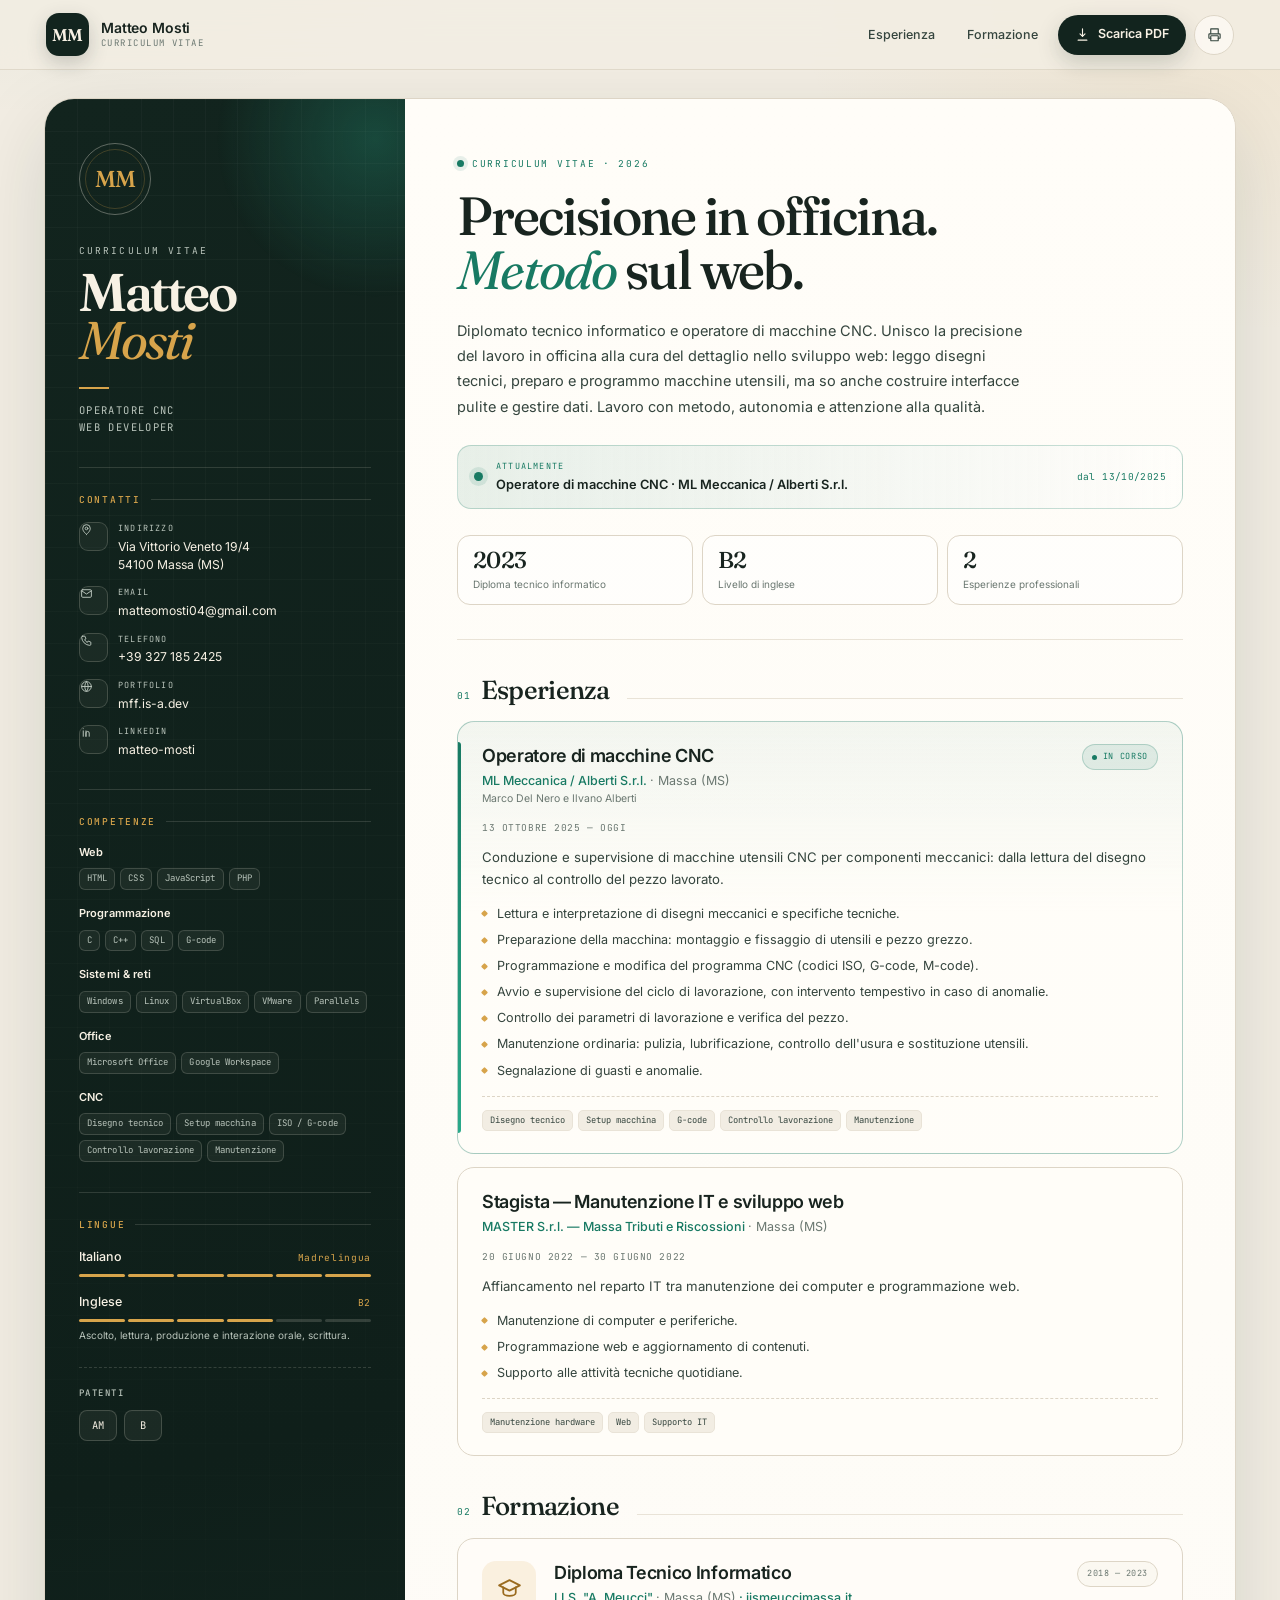
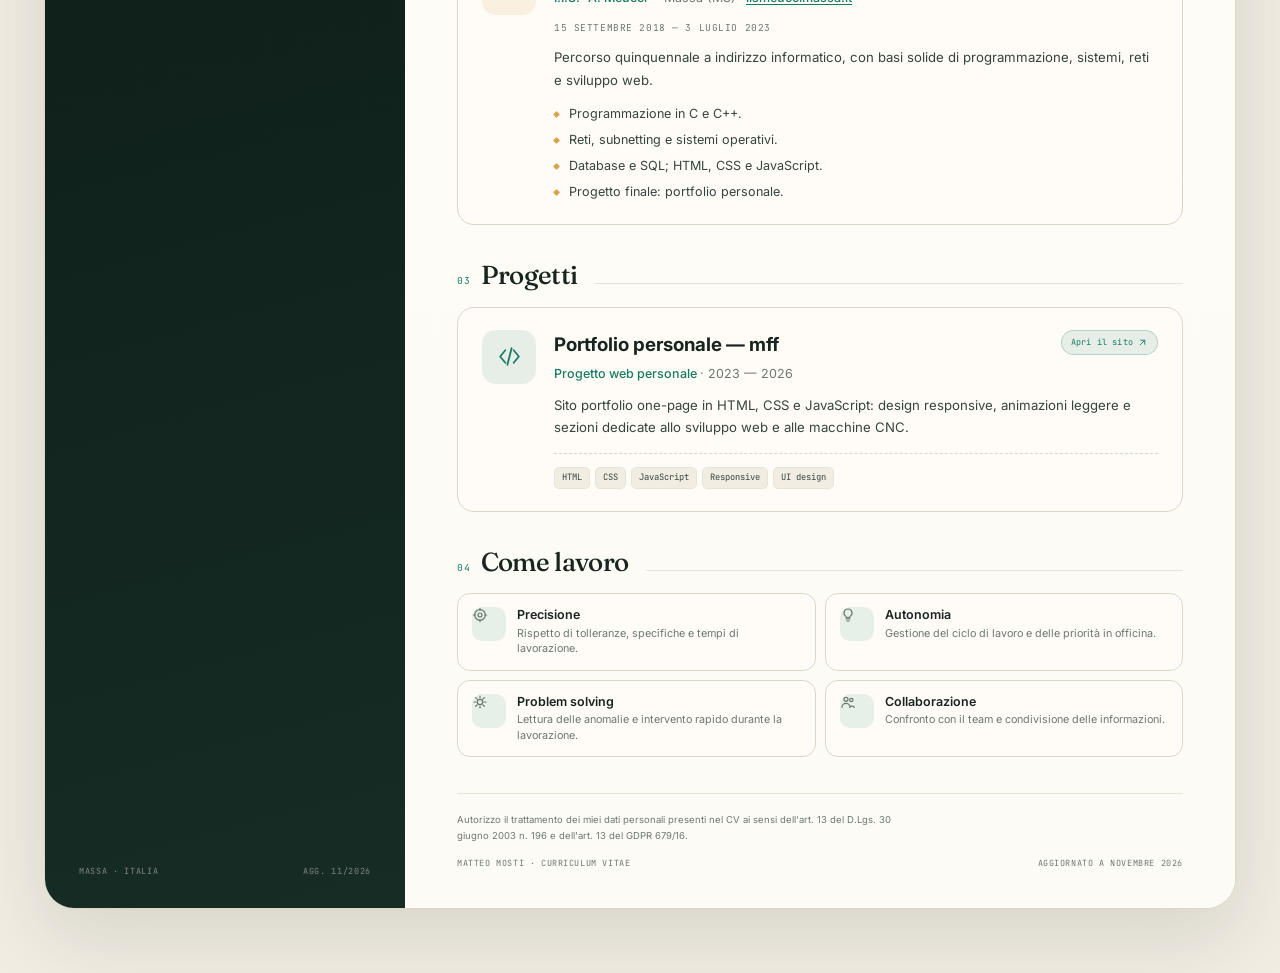
==== cv.html @ 92b855f3 "Editor HTML/CSS e G-code live, anteprima CV e recapiti ridisegnati" ====
<!DOCTYPE html>
<html lang="it">

<head>
    <meta charset="UTF-8">
    <meta name="viewport" content="width=device-width, initial-scale=1.0">

    <title>Matteo Mosti — Curriculum Vitae</title>
    <meta name="description"
        content="Curriculum Vitae di Matteo Mosti: operatore di macchine CNC, sviluppatore web e diplomato tecnico informatico a Massa.">
    <meta name="author" content="Matteo Mosti">
    <meta name="theme-color" content="#12241e">

    <meta property="og:type" content="profile">
    <meta property="og:title" content="Matteo Mosti — Curriculum Vitae">
    <meta property="og:description"
        content="Operatore CNC e sviluppatore web. Esperienza, formazione e competenze di Matteo Mosti.">

    <link rel="icon" href="favicon.svg" type="image/svg+xml">
    <link rel="icon" href="favicon.png" type="image/png">

    <link rel="preconnect" href="https://fonts.googleapis.com">
    <link rel="preconnect" href="https://fonts.gstatic.com" crossorigin>
    <link
        href="https://fonts.googleapis.com/css2?family=Fraunces:ital,opsz,wght@0,9..144,400..700;1,9..144,400..600&family=Inter:wght@300;400;500;600;700&family=JetBrains+Mono:wght@400;500&display=swap"
        rel="stylesheet">

    <link rel="stylesheet" href="cv.css">
</head>

<body id="top">

    <a class="skip-link" href="#main">Salta al contenuto</a>

    <!-- ================= TOPBAR ================= -->
    <header class="topbar no-print">
        <div class="topbar-inner">
            <a class="brand" href="#top" aria-label="Matteo Mosti — torna all'inizio">
                <span class="brand-mark" aria-hidden="true">MM</span>
                <span class="brand-text">
                    <strong>Matteo Mosti</strong>
                    <small>Curriculum Vitae</small>
                </span>
            </a>

            <nav class="topbar-actions" aria-label="Azioni del curriculum">
                <a class="top-link" href="#esperienza">Esperienza</a>
                <a class="top-link" href="#formazione">Formazione</a>
                <a class="btn btn-primary" href="CV.pdf" download aria-label="Scarica il curriculum in PDF">
                    <svg viewBox="0 0 24 24" fill="none" stroke="currentColor" stroke-width="1.8"
                        stroke-linecap="round" stroke-linejoin="round" aria-hidden="true" focusable="false">
                        <path d="M12 3v12m0 0 4-4m-4 4-4-4M5 21h14" />
                    </svg>
                    <span class="btn-label-full">Scarica PDF</span>
                    <span class="btn-label-short">PDF</span>
                </a>
                <button class="btn btn-icon" type="button" id="print-btn" aria-label="Stampa il curriculum"
                    title="Stampa il curriculum">
                    <svg viewBox="0 0 24 24" fill="none" stroke="currentColor" stroke-width="1.8"
                        stroke-linecap="round" stroke-linejoin="round" aria-hidden="true" focusable="false">
                        <path d="M6 9V3h12v6M6 18H4a1 1 0 0 1-1-1v-5a1 1 0 0 1 1-1h16a1 1 0 0 1 1 1v5a1 1 0 0 1-1 1h-2" />
                        <rect x="6" y="14" width="12" height="8" rx="1" />
                    </svg>
                </button>
            </nav>
        </div>
    </header>

    <main id="main" class="page">
        <div class="cv">

            <!-- ================= SIDEBAR ================= -->
            <aside class="sidebar" aria-label="Informazioni personali e competenze">

                <div class="sidebar-top">
                    <div class="monogram" aria-hidden="true">MM</div>
                    <p class="sidebar-kicker">Curriculum Vitae</p>
                    <h1>Matteo <span>Mosti</span></h1>
                    <p class="sidebar-role">Operatore CNC<br>Web developer</p>
                </div>

                <div class="side-grid">

                    <section class="side-block" aria-labelledby="side-contact-title">
                        <h2 class="side-title" id="side-contact-title">Contatti</h2>
                        <ul class="contact-list">
                            <li>
                                <span class="contact-icon" aria-hidden="true">
                                    <svg viewBox="0 0 24 24" fill="none" stroke="currentColor" stroke-width="1.8"
                                        stroke-linecap="round" stroke-linejoin="round" focusable="false">
                                        <path d="M12 21s7-5.2 7-11a7 7 0 1 0-14 0c0 5.8 7 11 7 11Z" />
                                        <circle cx="12" cy="10" r="2.5" />
                                    </svg>
                                </span>
                                <div>
                                    <span>Indirizzo</span>
                                    <p>Via Vittorio Veneto 19/4<br>54100 Massa (MS)</p>
                                </div>
                            </li>
                            <li>
                                <span class="contact-icon" aria-hidden="true">
                                    <svg viewBox="0 0 24 24" fill="none" stroke="currentColor" stroke-width="1.8"
                                        stroke-linecap="round" stroke-linejoin="round" focusable="false">
                                        <rect x="3" y="5" width="18" height="14" rx="2" />
                                        <path d="m3 7 9 6 9-6" />
                                    </svg>
                                </span>
                                <div>
                                    <span>Email</span>
                                    <a href="mailto:matteomosti04@gmail.com">matteomosti04@gmail.com</a>
                                </div>
                            </li>
                            <li>
                                <span class="contact-icon" aria-hidden="true">
                                    <svg viewBox="0 0 24 24" fill="none" stroke="currentColor" stroke-width="1.8"
                                        stroke-linecap="round" stroke-linejoin="round" focusable="false">
                                        <path
                                            d="M5 4h4l2 5-2.5 1.5a11 11 0 0 0 5 5L15 13l5 2v4a2 2 0 0 1-2 2A16 16 0 0 1 3 6a2 2 0 0 1 2-2Z" />
                                    </svg>
                                </span>
                                <div>
                                    <span>Telefono</span>
                                    <a href="tel:+393271852425">+39 327 185 2425</a>
                                </div>
                            </li>
                            <li>
                                <span class="contact-icon" aria-hidden="true">
                                    <svg viewBox="0 0 24 24" fill="none" stroke="currentColor" stroke-width="1.8"
                                        stroke-linecap="round" stroke-linejoin="round" focusable="false">
                                        <circle cx="12" cy="12" r="9" />
                                        <path d="M3 12h18M12 3a14 14 0 0 1 0 18a14 14 0 0 1 0-18Z" />
                                    </svg>
                                </span>
                                <div>
                                    <span>Portfolio</span>
                                    <a href="https://mff.is-a.dev/" target="_blank"
                                        rel="noopener noreferrer">mff.is-a.dev</a>
                                </div>
                            </li>
                            <li>
                                <span class="contact-icon" aria-hidden="true">
                                    <svg viewBox="0 0 24 24" fill="none" stroke="currentColor" stroke-width="1.8"
                                        stroke-linecap="round" stroke-linejoin="round" focusable="false">
                                        <path d="M6 9v10M6 5v.01M11 19v-6a3 3 0 0 1 6 0v6M11 9v10" />
                                    </svg>
                                </span>
                                <div>
                                    <span>LinkedIn</span>
                                    <a href="https://www.linkedin.com/in/matteo-mosti-9377a5257/" target="_blank"
                                        rel="noopener noreferrer">matteo-mosti</a>
                                </div>
                            </li>
                        </ul>
                    </section>

                    <section class="side-block" aria-labelledby="side-skills-title">
                        <h2 class="side-title" id="side-skills-title">Competenze</h2>

                        <div class="skill-group">
                            <span class="skill-label">Web</span>
                            <div class="chips">
                                <span class="chip">HTML</span>
                                <span class="chip">CSS</span>
                                <span class="chip">JavaScript</span>
                                <span class="chip">PHP</span>
                            </div>
                        </div>

                        <div class="skill-group">
                            <span class="skill-label">Programmazione</span>
                            <div class="chips">
                                <span class="chip">C</span>
                                <span class="chip">C++</span>
                                <span class="chip">SQL</span>
                                <span class="chip">G-code</span>
                            </div>
                        </div>

                        <div class="skill-group">
                            <span class="skill-label">Sistemi &amp; reti</span>
                            <div class="chips">
                                <span class="chip">Windows</span>
                                <span class="chip">Linux</span>
                                <span class="chip">VirtualBox</span>
                                <span class="chip">VMware</span>
                                <span class="chip">Parallels</span>
                            </div>
                        </div>

                        <div class="skill-group">
                            <span class="skill-label">Office</span>
                            <div class="chips">
                                <span class="chip">Microsoft Office</span>
                                <span class="chip">Google Workspace</span>
                            </div>
                        </div>

                        <div class="skill-group">
                            <span class="skill-label">CNC</span>
                            <div class="chips">
                                <span class="chip">Disegno tecnico</span>
                                <span class="chip">Setup macchina</span>
                                <span class="chip">ISO / G-code</span>
                                <span class="chip">Controllo lavorazione</span>
                                <span class="chip">Manutenzione</span>
                            </div>
                        </div>
                    </section>

                    <section class="side-block" aria-labelledby="side-lang-title">
                        <h2 class="side-title" id="side-lang-title">Lingue</h2>

                        <div class="lang-list">
                            <div class="lang">
                                <div class="lang-head">
                                    <strong>Italiano</strong>
                                    <span>Madrelingua</span>
                                </div>
                                <div class="level" aria-hidden="true">
                                    <i class="on"></i><i class="on"></i><i class="on"></i>
                                    <i class="on"></i><i class="on"></i><i class="on"></i>
                                </div>
                            </div>

                            <div class="lang">
                                <div class="lang-head">
                                    <strong>Inglese</strong>
                                    <span>B2</span>
                                </div>
                                <div class="level" aria-hidden="true">
                                    <i class="on"></i><i class="on"></i><i class="on"></i>
                                    <i class="on"></i><i></i><i></i>
                                </div>
                                <p class="lang-note">Ascolto, lettura, produzione e interazione orale, scrittura.</p>
                            </div>
                        </div>

                        <div class="license-block">
                            <h3 class="side-subtitle">Patenti</h3>
                            <div class="license-row">
                                <span class="license">AM</span>
                                <span class="license">B</span>
                            </div>
                        </div>
                    </section>

                </div>

                <div class="sidebar-foot">
                    <span>Massa · Italia</span>
                    <span>Agg. 11/2026</span>
                </div>
            </aside>

            <!-- ================= MAIN ================= -->
            <div class="main">

                <section class="hero" aria-labelledby="hero-title">
                    <p class="eyebrow">
                        <span class="eyebrow-dot" aria-hidden="true"></span>
                        Curriculum Vitae · 2026
                    </p>

                    <h2 class="hero-title" id="hero-title">
                        Precisione in officina.<br>
                        <em>Metodo</em> sul web.
                    </h2>

                    <p class="hero-text">
                        Diplomato tecnico informatico e operatore di macchine CNC. Unisco la precisione del lavoro
                        in officina alla cura del dettaglio nello sviluppo web: leggo disegni tecnici, preparo e
                        programmo macchine utensili, ma so anche costruire interfacce pulite e gestire dati. Lavoro
                        con metodo, autonomia e attenzione alla qualità.
                    </p>

                    <div class="now">
                        <span class="now-dot" aria-hidden="true"></span>
                        <div class="now-copy">
                            <span class="now-label">Attualmente</span>
                            <strong>Operatore di macchine CNC · ML Meccanica / Alberti S.r.l.</strong>
                        </div>
                        <span class="now-date">dal 13/10/2025</span>
                    </div>

                    <div class="hero-stats" aria-label="In sintesi">
                        <div class="stat">
                            <strong>2023</strong>
                            <span>Diploma tecnico informatico</span>
                        </div>
                        <div class="stat">
                            <strong>B2</strong>
                            <span>Livello di inglese</span>
                        </div>
                        <div class="stat">
                            <strong>2</strong>
                            <span>Esperienze professionali</span>
                        </div>
                    </div>
                </section>

                <section class="section" id="esperienza" aria-labelledby="exp-title">
                    <header class="section-head">
                        <span class="section-num" aria-hidden="true">01</span>
                        <h2 id="exp-title">Esperienza</h2>
                    </header>

                    <article class="job is-current">
                        <div class="job-top">
                            <div>
                                <h3>Operatore di macchine CNC</h3>
                                <p class="company">ML Meccanica / Alberti S.r.l. <span>· Massa (MS)</span></p>
                                <p class="company-sub">Marco Del Nero e Ilvano Alberti</p>
                            </div>
                            <span class="badge-current"><i aria-hidden="true"></i>In corso</span>
                        </div>

                        <p class="job-date">13 ottobre 2025 — oggi</p>

                        <p class="job-summary">
                            Conduzione e supervisione di macchine utensili CNC per componenti meccanici: dalla
                            lettura del disegno tecnico al controllo del pezzo lavorato.
                        </p>

                        <ul class="job-list">
                            <li>Lettura e interpretazione di disegni meccanici e specifiche tecniche.</li>
                            <li>Preparazione della macchina: montaggio e fissaggio di utensili e pezzo grezzo.</li>
                            <li>Programmazione e modifica del programma CNC (codici ISO, G-code, M-code).</li>
                            <li>Avvio e supervisione del ciclo di lavorazione, con intervento tempestivo in caso di
                                anomalie.</li>
                            <li>Controllo dei parametri di lavorazione e verifica del pezzo.</li>
                            <li>Manutenzione ordinaria: pulizia, lubrificazione, controllo dell'usura e sostituzione
                                utensili.</li>
                            <li>Segnalazione di guasti e anomalie.</li>
                        </ul>

                        <div class="tag-row" aria-label="Competenze applicate">
                            <span class="tag">Disegno tecnico</span>
                            <span class="tag">Setup macchina</span>
                            <span class="tag">G-code</span>
                            <span class="tag">Controllo lavorazione</span>
                            <span class="tag">Manutenzione</span>
                        </div>
                    </article>

                    <article class="job">
                        <div class="job-top">
                            <div>
                                <h3>Stagista — Manutenzione IT e sviluppo web</h3>
                                <p class="company">MASTER S.r.l. — Massa Tributi e Riscossioni <span>· Massa
                                        (MS)</span></p>
                            </div>
                        </div>

                        <p class="job-date">20 giugno 2022 — 30 giugno 2022</p>

                        <p class="job-summary">
                            Affiancamento nel reparto IT tra manutenzione dei computer e programmazione web.
                        </p>

                        <ul class="job-list">
                            <li>Manutenzione di computer e periferiche.</li>
                            <li>Programmazione web e aggiornamento di contenuti.</li>
                            <li>Supporto alle attività tecniche quotidiane.</li>
                        </ul>

                        <div class="tag-row" aria-label="Competenze applicate">
                            <span class="tag">Manutenzione hardware</span>
                            <span class="tag">Web</span>
                            <span class="tag">Supporto IT</span>
                        </div>
                    </article>
                </section>

                <section class="section" id="formazione" aria-labelledby="edu-title">
                    <header class="section-head">
                        <span class="section-num" aria-hidden="true">02</span>
                        <h2 id="edu-title">Formazione</h2>
                    </header>

                    <article class="edu">
                        <div class="edu-icon" aria-hidden="true">
                            <svg viewBox="0 0 24 24" fill="none" stroke="currentColor" stroke-width="1.7"
                                stroke-linecap="round" stroke-linejoin="round" focusable="false">
                                <path d="m2 9 10-5 10 5-10 5L2 9Z" />
                                <path d="M6 11v5c0 1.7 2.7 3 6 3s6-1.3 6-3v-5" />
                            </svg>
                        </div>

                        <div class="edu-body">
                            <div class="job-top">
                                <div>
                                    <h3>Diploma Tecnico Informatico</h3>
                                    <p class="company">I.I.S. "A. Meucci" <span>· Massa (MS)</span> · <a
                                            href="https://www.iismeuccimassa.it/" target="_blank"
                                            rel="noopener noreferrer">iismeuccimassa.it</a></p>
                                </div>
                                <span class="badge-soft">2018 — 2023</span>
                            </div>

                            <p class="job-date">15 settembre 2018 — 3 luglio 2023</p>

                            <p class="job-summary">
                                Percorso quinquennale a indirizzo informatico, con basi solide di programmazione,
                                sistemi, reti e sviluppo web.
                            </p>

                            <ul class="job-list">
                                <li>Programmazione in C e C++.</li>
                                <li>Reti, subnetting e sistemi operativi.</li>
                                <li>Database e SQL; HTML, CSS e JavaScript.</li>
                                <li>Progetto finale: portfolio personale.</li>
                            </ul>
                        </div>
                    </article>
                </section>

                <section class="section" id="progetti" aria-labelledby="project-title">
                    <header class="section-head">
                        <span class="section-num" aria-hidden="true">03</span>
                        <h2 id="project-title">Progetti</h2>
                    </header>

                    <article class="project">
                        <div class="project-icon" aria-hidden="true">
                            <svg viewBox="0 0 24 24" fill="none" stroke="currentColor" stroke-width="1.7"
                                stroke-linecap="round" stroke-linejoin="round" focusable="false">
                                <path d="m8 6-5 6 5 6M16 6l5 6-5 6M14 4l-4 16" />
                            </svg>
                        </div>

                        <div class="project-body">
                            <div class="job-top">
                                <div>
                                    <h3>Portfolio personale — mff</h3>
                                    <p class="company">Progetto web personale <span>· 2023 — 2026</span></p>
                                </div>
                                <a class="project-link" href="https://mff.is-a.dev/" target="_blank"
                                    rel="noopener noreferrer">
                                    Apri il sito
                                    <svg viewBox="0 0 24 24" fill="none" stroke="currentColor" stroke-width="2"
                                        stroke-linecap="round" stroke-linejoin="round" aria-hidden="true"
                                        focusable="false">
                                        <path d="M7 17 17 7M8 7h9v9" />
                                    </svg>
                                </a>
                            </div>

                            <p class="job-summary">
                                Sito portfolio one-page in HTML, CSS e JavaScript: design responsive, animazioni
                                leggere e sezioni dedicate allo sviluppo web e alle macchine CNC.
                            </p>

                            <div class="tag-row" aria-label="Tecnologie utilizzate">
                                <span class="tag">HTML</span>
                                <span class="tag">CSS</span>
                                <span class="tag">JavaScript</span>
                                <span class="tag">Responsive</span>
                                <span class="tag">UI design</span>
                            </div>
                        </div>
                    </article>
                </section>

                <section class="section" id="soft-skills" aria-labelledby="soft-title">
                    <header class="section-head">
                        <span class="section-num" aria-hidden="true">04</span>
                        <h2 id="soft-title">Come lavoro</h2>
                    </header>

                    <div class="soft-grid">
                        <div class="soft">
                            <span class="soft-icon" aria-hidden="true">
                                <svg viewBox="0 0 24 24" fill="none" stroke="currentColor" stroke-width="1.8"
                                    stroke-linecap="round" stroke-linejoin="round" focusable="false">
                                    <circle cx="12" cy="12" r="8" />
                                    <circle cx="12" cy="12" r="3" />
                                    <path d="M12 2v3M12 19v3M2 12h3M19 12h3" />
                                </svg>
                            </span>
                            <div>
                                <strong>Precisione</strong>
                                <span>Rispetto di tolleranze, specifiche e tempi di lavorazione.</span>
                            </div>
                        </div>

                        <div class="soft">
                            <span class="soft-icon" aria-hidden="true">
                                <svg viewBox="0 0 24 24" fill="none" stroke="currentColor" stroke-width="1.8"
                                    stroke-linecap="round" stroke-linejoin="round" focusable="false">
                                    <path d="M9 18h6M10 21h4M12 3a6 6 0 0 0-3.5 10.9c.6.4 1 1.1 1 1.9V16h5v-.2c0-.8.4-1.5 1-1.9A6 6 0 0 0 12 3Z" />
                                </svg>
                            </span>
                            <div>
                                <strong>Autonomia</strong>
                                <span>Gestione del ciclo di lavoro e delle priorità in officina.</span>
                            </div>
                        </div>

                        <div class="soft">
                            <span class="soft-icon" aria-hidden="true">
                                <svg viewBox="0 0 24 24" fill="none" stroke="currentColor" stroke-width="1.8"
                                    stroke-linecap="round" stroke-linejoin="round" focusable="false">
                                    <path d="M12 3v3M12 18v3M3 12h3M18 12h3M5.6 5.6l2.1 2.1M16.3 16.3l2.1 2.1M18.4 5.6l-2.1 2.1M7.7 16.3l-2.1 2.1" />
                                    <circle cx="12" cy="12" r="4" />
                                </svg>
                            </span>
                            <div>
                                <strong>Problem solving</strong>
                                <span>Lettura delle anomalie e intervento rapido durante la lavorazione.</span>
                            </div>
                        </div>

                        <div class="soft">
                            <span class="soft-icon" aria-hidden="true">
                                <svg viewBox="0 0 24 24" fill="none" stroke="currentColor" stroke-width="1.8"
                                    stroke-linecap="round" stroke-linejoin="round" focusable="false">
                                    <circle cx="9" cy="8" r="3" />
                                    <circle cx="17" cy="9" r="2.5" />
                                    <path d="M3 20a6 6 0 0 1 12 0M14.5 20a4.5 4.5 0 0 1 7 0" />
                                </svg>
                            </span>
                            <div>
                                <strong>Collaborazione</strong>
                                <span>Confronto con il team e condivisione delle informazioni.</span>
                            </div>
                        </div>
                    </div>
                </section>

                <footer class="cv-footer">
                    <p class="privacy">
                        Autorizzo il trattamento dei miei dati personali presenti nel CV ai sensi dell'art. 13 del
                        D.Lgs. 30 giugno 2003 n. 196 e dell'art. 13 del GDPR 679/16.
                    </p>
                    <div class="footer-line">
                        <span>Matteo Mosti · Curriculum Vitae</span>
                        <span>Aggiornato a novembre 2026</span>
                    </div>
                </footer>

            </div>
        </div>
    </main>

    <script>
        (function () {
            var printBtn = document.getElementById("print-btn");
            if (printBtn) {
                printBtn.addEventListener("click", function () {
                    window.print();
                });
            }
        })();
    </script>

</body>

</html>
---- cv.css ----
/* =========================================================
   Matteo Mosti — Curriculum Vitae
   Editorial light theme · forest sidebar · emerald + gold
   ========================================================= */

:root {
    --font-body: "Inter", "Segoe UI", system-ui, -apple-system, sans-serif;
    --font-display: "Fraunces", "Iowan Old Style", "Palatino Linotype", Georgia, serif;
    --font-mono: "JetBrains Mono", "Cascadia Code", Consolas, monospace;

    --paper: #f2ede3;
    --paper-2: #fbf8f1;
    --card: #fffdf8;
    --ink: #18241f;
    --ink-2: #35453e;
    --muted: #6b7871;
    --line: #ddd5c6;
    --line-soft: #e9e3d7;

    --forest: #12241e;
    --forest-2: #1a352c;
    --cream: #f7f1e4;
    --cream-muted: #b9c4bb;

    --accent: #187a63;
    --accent-2: #2aa98a;
    --accent-soft: rgba(24, 122, 99, 0.1);
    --gold: #d7a44b;
    --gold-soft: rgba(215, 164, 75, 0.14);

    --shadow: 0 26px 80px rgba(18, 36, 30, 0.13);
    --radius: 30px;
    --maxw: 1240px;
}

*,
*::before,
*::after {
    box-sizing: border-box;
}

html {
    scroll-behavior: smooth;
}

body {
    margin: 0;
    min-height: 100vh;
    background:
        radial-gradient(900px 520px at 4% -8%, rgba(24, 122, 99, 0.1), transparent 62%),
        radial-gradient(760px 520px at 100% 0%, rgba(215, 164, 75, 0.12), transparent 64%),
        var(--paper);
    color: var(--ink);
    font-family: var(--font-body);
    font-size: 16px;
    line-height: 1.6;
    -webkit-font-smoothing: antialiased;
    text-rendering: optimizeLegibility;
}

::selection {
    background: var(--accent);
    color: #ffffff;
}

h1,
h2,
h3,
p {
    margin: 0;
}

ul,
ol {
    margin: 0;
    padding: 0;
    list-style: none;
}

a {
    color: inherit;
}

button {
    font: inherit;
}

svg {
    display: block;
}

:focus-visible {
    outline: 2px solid var(--accent);
    outline-offset: 3px;
    border-radius: 4px;
}

.skip-link {
    position: absolute;
    left: 16px;
    top: -80px;
    z-index: 100;
    padding: 10px 16px;
    border-radius: 10px;
    background: var(--forest);
    color: var(--cream);
    font-size: 13px;
    font-weight: 600;
    text-decoration: none;
    transition: top 0.2s ease;
}

.skip-link:focus {
    top: 16px;
}

/* ================= TOPBAR ================= */

.topbar {
    position: sticky;
    top: 0;
    z-index: 30;
    border-bottom: 1px solid rgba(221, 213, 198, 0.85);
    background: rgba(242, 237, 227, 0.84);
    -webkit-backdrop-filter: blur(16px);
    backdrop-filter: blur(16px);
}

.topbar-inner {
    display: flex;
    align-items: center;
    justify-content: space-between;
    gap: 20px;
    max-width: var(--maxw);
    margin: 0 auto;
    padding: 13px 26px;
}

.brand {
    display: inline-flex;
    align-items: center;
    gap: 12px;
    text-decoration: none;
}

.brand-mark {
    display: grid;
    place-items: center;
    width: 43px;
    height: 43px;
    border-radius: 13px;
    background: var(--forest);
    color: var(--cream);
    font-family: var(--font-display);
    font-size: 17px;
    font-weight: 600;
    letter-spacing: -0.02em;
    box-shadow: 0 7px 20px rgba(18, 36, 30, 0.2);
}

.brand-text {
    display: flex;
    flex-direction: column;
    line-height: 1.1;
}

.brand-text strong {
    font-size: 14px;
    font-weight: 600;
    letter-spacing: -0.01em;
}

.brand-text small {
    margin-top: 4px;
    font-family: var(--font-mono);
    font-size: 9px;
    letter-spacing: 0.16em;
    text-transform: uppercase;
    color: var(--muted);
}

.topbar-actions {
    display: flex;
    align-items: center;
    gap: 8px;
}

.top-link {
    padding: 8px 12px;
    border-radius: 99px;
    color: var(--ink-2);
    font-size: 12.5px;
    font-weight: 500;
    text-decoration: none;
    transition: background 0.2s ease, color 0.2s ease;
}

.top-link:hover {
    background: rgba(24, 122, 99, 0.08);
    color: var(--accent);
}

.btn {
    display: inline-flex;
    align-items: center;
    justify-content: center;
    gap: 8px;
    min-height: 40px;
    padding: 0 16px;
    border: 1px solid transparent;
    border-radius: 99px;
    font-size: 12.5px;
    font-weight: 600;
    line-height: 1;
    text-decoration: none;
    cursor: pointer;
    transition: transform 0.2s ease, background 0.2s ease, border-color 0.2s ease,
        color 0.2s ease, box-shadow 0.2s ease;
}

.btn svg {
    width: 15px;
    height: 15px;
}

.btn-primary {
    background: var(--forest);
    color: var(--cream);
    box-shadow: 0 8px 22px rgba(18, 36, 30, 0.18);
}

.btn-primary:hover {
    background: var(--accent);
    transform: translateY(-1px);
    box-shadow: 0 10px 26px rgba(24, 122, 99, 0.24);
}

.btn-icon {
    width: 40px;
    padding: 0;
    border-color: var(--line);
    background: rgba(255, 253, 248, 0.7);
    color: var(--ink-2);
}

.btn-icon:hover {
    border-color: var(--accent);
    color: var(--accent);
    background: #ffffff;
}

.btn-label-short {
    display: none;
}

/* ================= PAGE SHELL ================= */

.page {
    width: 100%;
    max-width: var(--maxw);
    margin: 0 auto;
    padding: 28px 24px 64px;
}

.cv {
    display: grid;
    grid-template-columns: 360px minmax(0, 1fr);
    overflow: hidden;
    border: 1px solid var(--line);
    border-radius: var(--radius);
    background: var(--card);
    box-shadow: var(--shadow);
    animation: cv-rise 0.75s cubic-bezier(0.2, 0.7, 0.2, 1) both;
}

@keyframes cv-rise {
    from {
        opacity: 0;
        transform: translateY(18px);
    }

    to {
        opacity: 1;
        transform: translateY(0);
    }
}

/* ================= SIDEBAR ================= */

.sidebar {
    position: relative;
    isolation: isolate;
    display: flex;
    flex-direction: column;
    padding: 44px 34px 30px;
    overflow: hidden;
    background: linear-gradient(165deg, var(--forest) 0%, #0f1f1a 56%, #162c25 100%);
    color: var(--cream);
}

.sidebar::before {
    content: "";
    position: absolute;
    inset: 0;
    z-index: -1;
    background-image:
        linear-gradient(rgba(247, 241, 228, 0.05) 1px, transparent 1px),
        linear-gradient(90deg, rgba(247, 241, 228, 0.05) 1px, transparent 1px);
    background-size: 32px 32px;
    -webkit-mask-image: linear-gradient(to bottom, #000 0%, rgba(0, 0, 0, 0.35) 62%, transparent 92%);
    mask-image: linear-gradient(to bottom, #000 0%, rgba(0, 0, 0, 0.35) 62%, transparent 92%);
    opacity: 0.65;
}

.sidebar::after {
    content: "";
    position: absolute;
    top: -130px;
    right: -140px;
    z-index: -1;
    width: 340px;
    height: 340px;
    border-radius: 50%;
    background: radial-gradient(circle, rgba(42, 169, 138, 0.28), transparent 66%);
}

.sidebar-top {
    position: relative;
}

.monogram {
    position: relative;
    display: grid;
    place-items: center;
    width: 72px;
    height: 72px;
    margin-bottom: 28px;
    border: 1px solid rgba(247, 241, 228, 0.34);
    border-radius: 50%;
    color: var(--gold);
    font-family: var(--font-display);
    font-size: 23px;
    font-weight: 500;
    letter-spacing: -0.03em;
}

.monogram::after {
    content: "";
    position: absolute;
    inset: 5px;
    border: 1px solid rgba(215, 164, 75, 0.24);
    border-radius: 50%;
}

.sidebar-kicker {
    margin-bottom: 11px;
    font-family: var(--font-mono);
    font-size: 9.5px;
    letter-spacing: 0.22em;
    text-transform: uppercase;
    color: var(--cream-muted);
}

.sidebar h1 {
    font-family: var(--font-display);
    font-size: 53px;
    font-weight: 600;
    line-height: 0.9;
    letter-spacing: -0.045em;
    color: var(--cream);
}

.sidebar h1 span {
    display: block;
    color: var(--gold);
    font-style: italic;
    font-weight: 400;
}

.sidebar-role {
    margin-top: 22px;
    font-family: var(--font-mono);
    font-size: 10.5px;
    line-height: 1.7;
    letter-spacing: 0.13em;
    text-transform: uppercase;
    color: var(--cream-muted);
}

.sidebar-role::before {
    content: "";
    display: block;
    width: 30px;
    height: 2px;
    margin-bottom: 13px;
    background: var(--gold);
}

.side-grid {
    display: block;
}

.side-block {
    margin-top: 30px;
    padding-top: 24px;
    border-top: 1px solid rgba(247, 241, 228, 0.14);
}

.side-title {
    display: flex;
    align-items: center;
    gap: 10px;
    margin-bottom: 15px;
    font-family: var(--font-mono);
    font-size: 9.5px;
    font-weight: 500;
    letter-spacing: 0.18em;
    text-transform: uppercase;
    color: var(--gold);
}

.side-title::after {
    content: "";
    flex: 1;
    height: 1px;
    background: rgba(247, 241, 228, 0.14);
}

/* Contacts */

.contact-list {
    display: grid;
    gap: 13px;
}

.contact-list li {
    display: grid;
    grid-template-columns: 29px minmax(0, 1fr);
    gap: 10px;
    align-items: start;
}

.contact-icon {
    display: grid;
    place-items: center;
    width: 29px;
    height: 29px;
    border: 1px solid rgba(247, 241, 228, 0.18);
    border-radius: 9px;
    background: rgba(247, 241, 228, 0.045);
    color: var(--gold);
}

.contact-icon svg {
    width: 13px;
    height: 13px;
}

.contact-list span {
    display: block;
    margin-bottom: 2px;
    font-family: var(--font-mono);
    font-size: 8.5px;
    letter-spacing: 0.14em;
    text-transform: uppercase;
    color: var(--cream-muted);
}

.contact-list a,
.contact-list p {
    display: block;
    color: var(--cream);
    font-size: 12.2px;
    line-height: 1.45;
    text-decoration: none;
    overflow-wrap: anywhere;
}

.contact-list a {
    transition: color 0.2s ease;
}

.contact-list a:hover {
    color: var(--gold);
}

/* Skills */

.skill-group {
    margin-bottom: 15px;
}

.skill-group:last-child {
    margin-bottom: 0;
}

.skill-label {
    display: block;
    margin-bottom: 7px;
    color: var(--cream);
    font-size: 11px;
    font-weight: 600;
    letter-spacing: 0.01em;
}

.chips {
    display: flex;
    flex-wrap: wrap;
    gap: 5px;
}

.chip {
    padding: 4px 7px;
    border: 1px solid rgba(247, 241, 228, 0.16);
    border-radius: 6px;
    background: rgba(247, 241, 228, 0.05);
    color: var(--cream-muted);
    font-family: var(--font-mono);
    font-size: 9px;
    line-height: 1.3;
    letter-spacing: 0.01em;
}

/* Languages + licences */

.lang-list {
    display: grid;
    gap: 15px;
}

.lang-head {
    display: flex;
    align-items: baseline;
    justify-content: space-between;
    gap: 10px;
}

.lang-head strong {
    color: var(--cream);
    font-size: 12.5px;
    font-weight: 500;
}

.lang-head span {
    color: var(--gold);
    font-family: var(--font-mono);
    font-size: 9.5px;
    letter-spacing: 0.07em;
    text-align: right;
}

.level {
    display: flex;
    gap: 3px;
    margin-top: 7px;
}

.level i {
    flex: 1;
    height: 3px;
    border-radius: 99px;
    background: rgba(247, 241, 228, 0.16);
}

.level i.on {
    background: var(--gold);
}

.lang-note {
    margin-top: 6px;
    color: var(--cream-muted);
    font-size: 10px;
    line-height: 1.45;
}

.license-block {
    margin-top: 24px;
    padding-top: 18px;
    border-top: 1px dashed rgba(247, 241, 228, 0.16);
}

.side-subtitle {
    margin-bottom: 10px;
    font-family: var(--font-mono);
    font-size: 9px;
    font-weight: 500;
    letter-spacing: 0.16em;
    text-transform: uppercase;
    color: var(--cream-muted);
}

.license-row {
    display: flex;
    gap: 7px;
}

.license {
    display: grid;
    place-items: center;
    width: 38px;
    height: 31px;
    border: 1px solid rgba(247, 241, 228, 0.18);
    border-radius: 8px;
    background: rgba(247, 241, 228, 0.05);
    color: var(--cream);
    font-family: var(--font-mono);
    font-size: 10.5px;
}

.sidebar-foot {
    display: flex;
    justify-content: space-between;
    gap: 12px;
    margin-top: auto;
    padding-top: 26px;
    color: rgba(247, 241, 228, 0.46);
    font-family: var(--font-mono);
    font-size: 8.5px;
    letter-spacing: 0.08em;
    text-transform: uppercase;
}

/* ================= MAIN ================= */

.main {
    min-width: 0;
    padding: 50px 52px 38px;
    background: linear-gradient(180deg, var(--card) 0%, #fdfbf6 100%);
}

.hero {
    padding-bottom: 34px;
    border-bottom: 1px solid var(--line-soft);
}

.eyebrow {
    display: inline-flex;
    align-items: center;
    gap: 8px;
    margin-bottom: 18px;
    color: var(--accent);
    font-family: var(--font-mono);
    font-size: 9.5px;
    letter-spacing: 0.18em;
    text-transform: uppercase;
}

.eyebrow-dot {
    width: 7px;
    height: 7px;
    border-radius: 50%;
    background: var(--accent);
    box-shadow: 0 0 0 4px var(--accent-soft);
}

.hero-title {
    max-width: 14ch;
    font-family: var(--font-display);
    font-size: clamp(36px, 4.2vw, 57px);
    font-weight: 500;
    line-height: 1.01;
    letter-spacing: -0.038em;
    color: var(--ink);
}

.hero-title em {
    color: var(--accent);
    font-style: italic;
    font-weight: 400;
}

.hero-text {
    max-width: 63ch;
    margin-top: 20px;
    color: var(--ink-2);
    font-size: 14.5px;
    line-height: 1.75;
}

.now {
    display: flex;
    align-items: center;
    gap: 13px;
    margin-top: 26px;
    padding: 14px 16px;
    border: 1px solid rgba(24, 122, 99, 0.24);
    border-radius: 14px;
    background: linear-gradient(90deg, var(--accent-soft), rgba(255, 255, 255, 0.35));
}

.now-dot {
    flex: none;
    width: 9px;
    height: 9px;
    border-radius: 50%;
    background: var(--accent);
    box-shadow: 0 0 0 5px rgba(24, 122, 99, 0.12);
    animation: now-pulse 2.2s ease-in-out infinite;
}

@keyframes now-pulse {
    0%,
    100% {
        box-shadow: 0 0 0 5px rgba(24, 122, 99, 0.12);
    }

    50% {
        box-shadow: 0 0 0 8px rgba(24, 122, 99, 0.04);
    }
}

.now-copy {
    display: flex;
    flex-direction: column;
    gap: 2px;
    min-width: 0;
}

.now-label {
    color: var(--accent);
    font-family: var(--font-mono);
    font-size: 8.5px;
    letter-spacing: 0.14em;
    text-transform: uppercase;
}

.now strong {
    color: var(--ink);
    font-size: 12.8px;
    font-weight: 600;
    line-height: 1.4;
}

.now-date {
    margin-left: auto;
    padding-left: 12px;
    color: var(--accent);
    font-family: var(--font-mono);
    font-size: 9.5px;
    letter-spacing: 0.04em;
    white-space: nowrap;
}

.hero-stats {
    display: grid;
    grid-template-columns: repeat(3, minmax(0, 1fr));
    gap: 9px;
    margin-top: 26px;
}

.stat {
    padding: 13px 15px;
    border: 1px solid var(--line);
    border-radius: 13px;
    background: rgba(255, 255, 255, 0.52);
}

.stat strong {
    display: block;
    color: var(--ink);
    font-family: var(--font-display);
    font-size: 23px;
    font-weight: 500;
    line-height: 1;
    letter-spacing: -0.03em;
}

.stat span {
    display: block;
    margin-top: 5px;
    color: var(--muted);
    font-size: 10px;
    line-height: 1.4;
}

/* ================= SECTIONS ================= */

.section {
    margin-top: 36px;
}

.section-head {
    display: flex;
    align-items: baseline;
    gap: 10px;
    margin-bottom: 17px;
}

.section-num {
    padding-top: 3px;
    color: var(--accent);
    font-family: var(--font-mono);
    font-size: 9.5px;
    letter-spacing: 0.08em;
}

.section-head h2 {
    font-family: var(--font-display);
    font-size: 26px;
    font-weight: 500;
    line-height: 1.1;
    letter-spacing: -0.025em;
    color: var(--ink);
}

.section-head::after {
    content: "";
    flex: 1;
    height: 1px;
    margin-left: 8px;
    background: var(--line-soft);
}

/* Job cards */

.job {
    position: relative;
    padding: 22px 24px;
    border: 1px solid var(--line);
    border-radius: 17px;
    background: rgba(255, 253, 248, 0.86);
    transition: transform 0.25s ease, box-shadow 0.25s ease, border-color 0.25s ease;
}

.job + .job {
    margin-top: 13px;
}

.job.is-current {
    border-color: rgba(24, 122, 99, 0.34);
    background: linear-gradient(180deg, rgba(24, 122, 99, 0.05), rgba(255, 253, 248, 0.96) 44%);
}

.job.is-current::before {
    content: "";
    position: absolute;
    top: 20px;
    bottom: 20px;
    left: 0;
    width: 3px;
    border-radius: 0 3px 3px 0;
    background: linear-gradient(var(--accent), var(--accent-2));
}

.job-top {
    display: flex;
    align-items: flex-start;
    justify-content: space-between;
    gap: 18px;
}

.job h3,
.edu h3 {
    color: var(--ink);
    font-size: 18px;
    font-weight: 600;
    line-height: 1.28;
    letter-spacing: -0.018em;
}

.company {
    margin-top: 5px;
    color: var(--accent);
    font-size: 12.5px;
    font-weight: 500;
    line-height: 1.45;
}

.company span {
    color: var(--muted);
    font-weight: 400;
}

.company a {
    color: var(--accent);
    text-decoration: underline;
    text-decoration-thickness: 1px;
    text-underline-offset: 2px;
}

.company-sub {
    margin-top: 2px;
    color: var(--muted);
    font-size: 10.5px;
    line-height: 1.4;
}

.badge-current {
    display: inline-flex;
    flex: none;
    align-items: center;
    gap: 6px;
    padding: 5px 9px;
    border: 1px solid rgba(24, 122, 99, 0.24);
    border-radius: 99px;
    background: var(--accent-soft);
    color: var(--accent);
    font-family: var(--font-mono);
    font-size: 8.5px;
    letter-spacing: 0.08em;
    text-transform: uppercase;
    white-space: nowrap;
}

.badge-current i {
    width: 5px;
    height: 5px;
    border-radius: 50%;
    background: var(--accent);
    animation: now-pulse 2.2s ease-in-out infinite;
}

.badge-soft {
    display: inline-flex;
    flex: none;
    align-items: center;
    padding: 5px 9px;
    border: 1px solid var(--line);
    border-radius: 99px;
    background: var(--paper-2);
    color: var(--muted);
    font-family: var(--font-mono);
    font-size: 8.5px;
    letter-spacing: 0.06em;
    white-space: nowrap;
}

.job-date {
    margin-top: 13px;
    color: var(--muted);
    font-family: var(--font-mono);
    font-size: 9.5px;
    letter-spacing: 0.06em;
    text-transform: uppercase;
}

.job-summary {
    margin-top: 11px;
    color: var(--ink-2);
    font-size: 13.2px;
    line-height: 1.68;
}

.job-list {
    display: grid;
    gap: 6px;
    margin-top: 13px;
}

.job-list li {
    position: relative;
    padding-left: 15px;
    color: var(--ink-2);
    font-size: 12.6px;
    line-height: 1.6;
}

.job-list li::before {
    content: "";
    position: absolute;
    top: 0.62em;
    left: 0;
    width: 5px;
    height: 5px;
    border-radius: 1px;
    background: var(--gold);
    transform: rotate(45deg);
}

.tag-row {
    display: flex;
    flex-wrap: wrap;
    gap: 5px;
    margin-top: 15px;
    padding-top: 13px;
    border-top: 1px dashed var(--line);
}

.tag {
    padding: 4px 7px;
    border: 1px solid var(--line-soft);
    border-radius: 5px;
    background: var(--paper);
    color: var(--ink-2);
    font-family: var(--font-mono);
    font-size: 8.8px;
    line-height: 1.3;
}

@media (hover: hover) {
    .job:hover {
        transform: translateY(-2px);
        border-color: #cfc5b3;
        box-shadow: 0 13px 34px rgba(18, 36, 30, 0.08);
    }

    .job.is-current:hover {
        border-color: rgba(24, 122, 99, 0.46);
    }
}

/* Education */

.edu {
    display: grid;
    grid-template-columns: 54px minmax(0, 1fr);
    gap: 18px;
    padding: 22px 24px;
    border: 1px solid var(--line);
    border-radius: 17px;
    background: rgba(255, 253, 248, 0.86);
}

.edu-icon {
    display: grid;
    place-items: center;
    width: 54px;
    height: 54px;
    border-radius: 14px;
    background: var(--gold-soft);
    color: #9a6b1f;
}

.edu-icon svg {
    width: 25px;
    height: 25px;
}

.edu-body {
    min-width: 0;
}

/* Projects */

.project {
    display: grid;
    grid-template-columns: 54px minmax(0, 1fr);
    gap: 18px;
    padding: 22px 24px;
    border: 1px solid var(--line);
    border-radius: 17px;
    background: rgba(255, 253, 248, 0.86);
}

.project-icon {
    display: grid;
    place-items: center;
    width: 54px;
    height: 54px;
    border-radius: 14px;
    background: var(--accent-soft);
    color: var(--accent);
}

.project-icon svg {
    width: 25px;
    height: 25px;
}

.project-body {
    min-width: 0;
}

.project-link {
    display: inline-flex;
    flex: none;
    align-items: center;
    gap: 4px;
    padding: 5px 9px;
    border: 1px solid rgba(24, 122, 99, 0.24);
    border-radius: 99px;
    background: var(--accent-soft);
    color: var(--accent);
    font-family: var(--font-mono);
    font-size: 8.5px;
    letter-spacing: 0.02em;
    text-decoration: none;
    white-space: nowrap;
    transition: background 0.2s ease, color 0.2s ease;
}

.project-link svg {
    width: 11px;
    height: 11px;
}

.project-link:hover {
    background: var(--accent);
    color: #ffffff;
}

/* Soft skills */

.soft-grid {
    display: grid;
    grid-template-columns: repeat(2, minmax(0, 1fr));
    gap: 9px;
}

.soft {
    display: flex;
    align-items: flex-start;
    gap: 11px;
    padding: 13px 14px;
    border: 1px solid var(--line);
    border-radius: 13px;
    background: rgba(255, 253, 248, 0.72);
}

.soft-icon {
    display: grid;
    flex: none;
    place-items: center;
    width: 34px;
    height: 34px;
    border-radius: 10px;
    background: var(--accent-soft);
    color: var(--accent);
}

.soft-icon svg {
    width: 16px;
    height: 16px;
}

.soft strong {
    display: block;
    margin-bottom: 2px;
    color: var(--ink);
    font-size: 12.5px;
    font-weight: 600;
    line-height: 1.3;
}

.soft span {
    display: block;
    color: var(--muted);
    font-size: 10.8px;
    line-height: 1.45;
}

/* Footer */

.cv-footer {
    margin-top: 36px;
    padding-top: 18px;
    border-top: 1px solid var(--line-soft);
}

.privacy {
    max-width: 78ch;
    color: var(--muted);
    font-size: 9.5px;
    line-height: 1.65;
}

.footer-line {
    display: flex;
    justify-content: space-between;
    gap: 16px;
    margin-top: 13px;
    color: var(--muted);
    font-family: var(--font-mono);
    font-size: 8.5px;
    letter-spacing: 0.07em;
    text-transform: uppercase;
}

/* ================= RESPONSIVE ================= */

@media (max-width: 1120px) {
    .cv {
        grid-template-columns: 320px minmax(0, 1fr);
    }

    .sidebar {
        padding: 40px 28px 28px;
    }

    .sidebar h1 {
        font-size: 47px;
    }

    .main {
        padding: 44px 40px 34px;
    }
}

@media (max-width: 960px) {
    .cv {
        grid-template-columns: 1fr;
    }

    .sidebar {
        padding: 42px 36px 32px;
    }

    .sidebar-top {
        max-width: 520px;
    }

    .side-grid {
        display: grid;
        grid-template-columns: repeat(3, minmax(0, 1fr));
        gap: 0 30px;
    }

    .side-block {
        margin-top: 30px;
        padding-top: 24px;
    }

    .sidebar-foot {
        margin-top: 30px;
        padding-top: 20px;
        border-top: 1px solid rgba(247, 241, 228, 0.14);
    }
}

@media (max-width: 760px) {
    .top-link {
        display: none;
    }

    .page {
        padding: 20px 16px 44px;
    }

    .cv {
        border-radius: 22px;
    }

    .main {
        padding: 36px 28px 30px;
    }

    .hero-title {
        font-size: clamp(33px, 8vw, 45px);
    }

    .side-grid {
        grid-template-columns: 1fr;
        gap: 0;
    }

    .side-block {
        margin-top: 25px;
        padding-top: 21px;
    }
}

@media (max-width: 600px) {
    .topbar-inner {
        padding: 11px 16px;
    }

    .brand-text small {
        display: none;
    }

    .brand-mark {
        width: 39px;
        height: 39px;
        border-radius: 11px;
        font-size: 15px;
    }

    .sidebar {
        padding: 34px 24px 26px;
    }

    .sidebar h1 {
        font-size: 44px;
    }

    .sidebar-role {
        margin-top: 18px;
    }

    .main {
        padding: 32px 22px 28px;
    }

    .hero {
        padding-bottom: 28px;
    }

    .now {
        align-items: flex-start;
        flex-wrap: wrap;
    }

    .now-date {
        flex-basis: 100%;
        margin-left: 0;
        padding-left: 22px;
    }

    .hero-stats {
        grid-template-columns: 1fr;
    }

    .stat {
        display: flex;
        align-items: baseline;
        gap: 12px;
        padding: 11px 14px;
    }

    .stat strong {
        flex: none;
        min-width: 52px;
        font-size: 20px;
    }

    .stat span {
        margin-top: 0;
        font-size: 10.5px;
    }

    .job-top {
        flex-direction: column;
        gap: 9px;
    }

    .job {
        padding: 19px 18px;
    }

    .job h3,
    .edu h3 {
        font-size: 17px;
    }

    .edu,
    .project {
        grid-template-columns: 42px minmax(0, 1fr);
        gap: 13px;
        padding: 18px;
    }

    .edu-icon,
    .project-icon {
        width: 42px;
        height: 42px;
        border-radius: 11px;
    }

    .edu-icon svg,
    .project-icon svg {
        width: 20px;
        height: 20px;
    }

    .soft-grid {
        grid-template-columns: 1fr;
    }

    .footer-line {
        flex-direction: column;
        gap: 5px;
    }
}

@media (max-width: 480px) {
    .btn-label-full {
        display: none;
    }

    .btn-label-short {
        display: inline;
    }

    .btn-primary {
        padding: 0 13px;
    }

    .btn-icon {
        display: none;
    }

    .page {
        padding: 14px 10px 34px;
    }

    .cv {
        border-radius: 18px;
    }

    .sidebar {
        padding: 30px 20px 24px;
    }

    .sidebar h1 {
        font-size: 39px;
    }

    .main {
        padding: 28px 18px 24px;
    }

    .hero-title {
        font-size: 32px;
    }

    .hero-text {
        font-size: 13.8px;
    }

    .section-head h2 {
        font-size: 23px;
    }

    .job {
        padding: 17px 15px;
    }

    .job-list li {
        font-size: 12.2px;
    }

    .tag-row {
        gap: 4px;
    }
}

@media (prefers-reduced-motion: reduce) {
    html {
        scroll-behavior: auto;
    }

    *,
    *::before,
    *::after {
        animation-duration: 0.001ms !important;
        animation-iteration-count: 1 !important;
        transition-duration: 0.001ms !important;
    }
}

/* ================= PRINT / PDF ================= */

@media print {
    @page {
        size: A4;
        margin: 9mm;
    }

    :root {
        --paper: #ffffff;
        --paper-2: #faf8f2;
        --card: #ffffff;
        --ink: #16211d;
        --ink-2: #303d37;
        --muted: #626f68;
        --line: #d9d3c7;
        --line-soft: #e6e0d4;
        --accent: #0f6b58;
        --accent-soft: #eef6f2;
        --gold: #a8792a;
        --gold-soft: #f6efdf;
    }

    html {
        scroll-behavior: auto;
    }

    body {
        background: #ffffff;
        color: var(--ink);
        font-size: 9.5pt;
        -webkit-print-color-adjust: exact;
        print-color-adjust: exact;
    }

    .topbar,
    .skip-link,
    .no-print {
        display: none !important;
    }

    .page {
        max-width: none;
        margin: 0;
        padding: 0;
    }

    .cv {
        display: block;
        overflow: visible;
        border: 0;
        border-radius: 0;
        box-shadow: none;
        animation: none;
    }

    .sidebar {
        display: block;
        padding: 0 0 5mm;
        overflow: visible;
        border: 0;
        border-bottom: 1px solid #d9d3c7;
        background: #ffffff !important;
        color: var(--ink) !important;
    }

    .sidebar::before,
    .sidebar::after {
        display: none;
    }

    .sidebar-top {
        display: grid;
        grid-template-columns: 15mm minmax(0, 1fr);
        column-gap: 4mm;
        align-items: center;
        padding-bottom: 3mm;
        border-bottom: 1px solid #e6e0d4;
    }

    .monogram {
        grid-row: 1 / span 3;
        width: 13mm;
        height: 13mm;
        margin: 0;
        border-color: #b9c4bb;
        color: var(--accent);
        font-size: 11.5pt;
    }

    .monogram::after {
        inset: 1.2mm;
        border-color: rgba(15, 107, 88, 0.2);
    }

    .sidebar-kicker {
        display: none;
    }

    .sidebar h1 {
        grid-column: 2;
        color: var(--ink);
        font-size: 22pt;
        line-height: 1;
    }

    .sidebar h1 span {
        display: inline;
        color: var(--accent);
    }

    .sidebar-role {
        grid-column: 2;
        margin-top: 1mm;
        color: #5c6b64;
        font-size: 7.5pt;
        line-height: 1.35;
    }

    .sidebar-role::before {
        display: none;
    }

    .side-grid {
        display: grid;
        grid-template-columns: 1.1fr 1.15fr 0.85fr;
        gap: 0 7mm;
        margin-top: 2mm;
    }

    .side-block {
        margin: 0;
        padding: 0;
        border: 0;
    }

    .side-title {
        margin-bottom: 2mm;
        color: var(--accent);
        font-size: 7.5pt;
    }

    .side-title::after {
        background: #d9d3c7;
    }

    .contact-list {
        gap: 1.8mm;
    }

    .contact-list li {
        grid-template-columns: 5.5mm minmax(0, 1fr);
        gap: 2mm;
    }

    .contact-icon {
        width: 5.5mm;
        height: 5.5mm;
        border-color: #d9d3c7;
        border-radius: 1.5mm;
        background: #faf8f2;
        color: var(--accent);
    }

    .contact-icon svg {
        width: 2.8mm;
        height: 2.8mm;
    }

    .contact-list span {
        margin-bottom: 0.4mm;
        color: #6b7871;
        font-size: 6.5pt;
    }

    .contact-list a,
    .contact-list p {
        color: var(--ink);
        font-size: 7.5pt;
        line-height: 1.35;
    }

    .skill-group {
        margin-bottom: 1.5mm;
    }

    .skill-label {
        margin-bottom: 1mm;
        color: var(--ink);
        font-size: 7.5pt;
    }

    .chips {
        gap: 1mm;
    }

    .chip {
        padding: 0.6mm 1.2mm;
        border-color: #d9d3c7;
        border-radius: 1mm;
        background: #faf8f2;
        color: #34443d;
        font-size: 6.2pt;
    }

    .lang-list {
        gap: 2.5mm;
    }

    .lang-head strong {
        color: var(--ink);
        font-size: 8pt;
    }

    .lang-head span {
        color: var(--accent);
        font-size: 6.5pt;
    }

    .level {
        gap: 1mm;
        margin-top: 1mm;
    }

    .level i {
        height: 0.8mm;
        background: #d9d3c7;
    }

    .level i.on {
        background: var(--accent);
    }

    .lang-note {
        margin-top: 1mm;
        color: #6b7871;
        font-size: 6.5pt;
        line-height: 1.35;
    }

    .license-block {
        margin-top: 3mm;
        padding-top: 2.5mm;
        border-top-color: #e6e0d4;
    }

    .side-subtitle {
        margin-bottom: 1.5mm;
        color: var(--accent);
        font-size: 7pt;
    }

    .license {
        width: 9mm;
        height: 6.5mm;
        border-color: #d9d3c7;
        border-radius: 1.5mm;
        background: #faf8f2;
        color: var(--ink);
        font-size: 7pt;
    }

    .sidebar-foot {
        display: none;
    }

    .main {
        padding: 5mm 0 0;
        background: #ffffff;
    }

    .hero {
        padding-bottom: 3mm;
        border-bottom-color: #e6e0d4;
    }

    .eyebrow {
        margin-bottom: 2mm;
        font-size: 6.5pt;
    }

    .eyebrow-dot {
        width: 1.6mm;
        height: 1.6mm;
    }

    .hero-title {
        max-width: none;
        font-size: 24pt;
        line-height: 1;
    }

    .hero-text {
        max-width: none;
        margin-top: 2.5mm;
        font-size: 9pt;
        line-height: 1.55;
    }

    .now {
        gap: 2.5mm;
        margin-top: 2.5mm;
        padding: 2.5mm 3mm;
        border-radius: 2mm;
    }

    .now-dot {
        width: 2mm;
        height: 2mm;
    }

    .now-label {
        font-size: 6.5pt;
    }

    .now strong {
        font-size: 8.5pt;
    }

    .now-date {
        font-size: 7pt;
    }

    .hero-stats {
        display: none;
    }

    .section {
        margin-top: 5mm;
    }

    .section-head {
        margin-bottom: 3mm;
    }

    .section-head h2 {
        font-size: 15pt;
    }

    .section-num {
        font-size: 7pt;
    }

    .job {
        padding: 3.5mm 4mm;
        border-radius: 3mm;
        box-shadow: none;
        break-inside: avoid;
    }

    .job + .job {
        margin-top: 3mm;
    }

    .job h3,
    .edu h3 {
        font-size: 11pt;
    }

    .company {
        margin-top: 1mm;
        font-size: 8.5pt;
    }

    .company-sub {
        margin-top: 0.5mm;
        font-size: 6.8pt;
    }

    .badge-current,
    .badge-soft {
        padding: 1mm 2mm;
        font-size: 6.5pt;
    }

    .job-date {
        margin-top: 2mm;
        font-size: 7.5pt;
    }

    .job-summary {
        margin-top: 2mm;
        font-size: 8.8pt;
        line-height: 1.5;
    }

    .job-list {
        gap: 0.8mm;
        margin-top: 2mm;
    }

    .job-list li {
        padding-left: 3.5mm;
        font-size: 8.5pt;
        line-height: 1.45;
    }

    .job-list li::before {
        top: 0.55em;
        width: 1.2mm;
        height: 1.2mm;
    }

    .tag-row {
        gap: 1.2mm;
        margin-top: 2.5mm;
        padding-top: 2.5mm;
    }

    .tag {
        padding: 0.8mm 1.5mm;
        font-size: 6.5pt;
    }

    .edu,
    .project {
        grid-template-columns: 12mm minmax(0, 1fr);
        gap: 4mm;
        padding: 4mm;
        border-radius: 3mm;
        break-inside: avoid;
    }

    .edu-icon,
    .project-icon {
        width: 12mm;
        height: 12mm;
        border-radius: 2.5mm;
    }

    .edu-icon svg,
    .project-icon svg {
        width: 6mm;
        height: 6mm;
    }

    .project-link {
        padding: 1mm 2mm;
        font-size: 6.5pt;
    }

    .project-link svg {
        width: 2.5mm;
        height: 2.5mm;
    }

    .soft-grid {
        grid-template-columns: repeat(2, minmax(0, 1fr));
        gap: 2mm;
    }

    .soft {
        gap: 2.5mm;
        padding: 2.5mm;
        border-radius: 2mm;
        break-inside: avoid;
    }

    .soft-icon {
        width: 7mm;
        height: 7mm;
        border-radius: 2mm;
    }

    .soft-icon svg {
        width: 3.5mm;
        height: 3.5mm;
    }

    .soft strong {
        font-size: 8pt;
    }

    .soft span {
        font-size: 7pt;
        line-height: 1.35;
    }

    .cv-footer {
        margin-top: 4mm;
        padding-top: 2.5mm;
        border-top-color: #e6e0d4;
        break-inside: avoid;
    }

    .privacy {
        font-size: 7pt;
        line-height: 1.45;
    }

    .footer-line {
        margin-top: 2mm;
        font-size: 6.5pt;
    }

    a {
        color: inherit;
        text-decoration: none;
    }
}
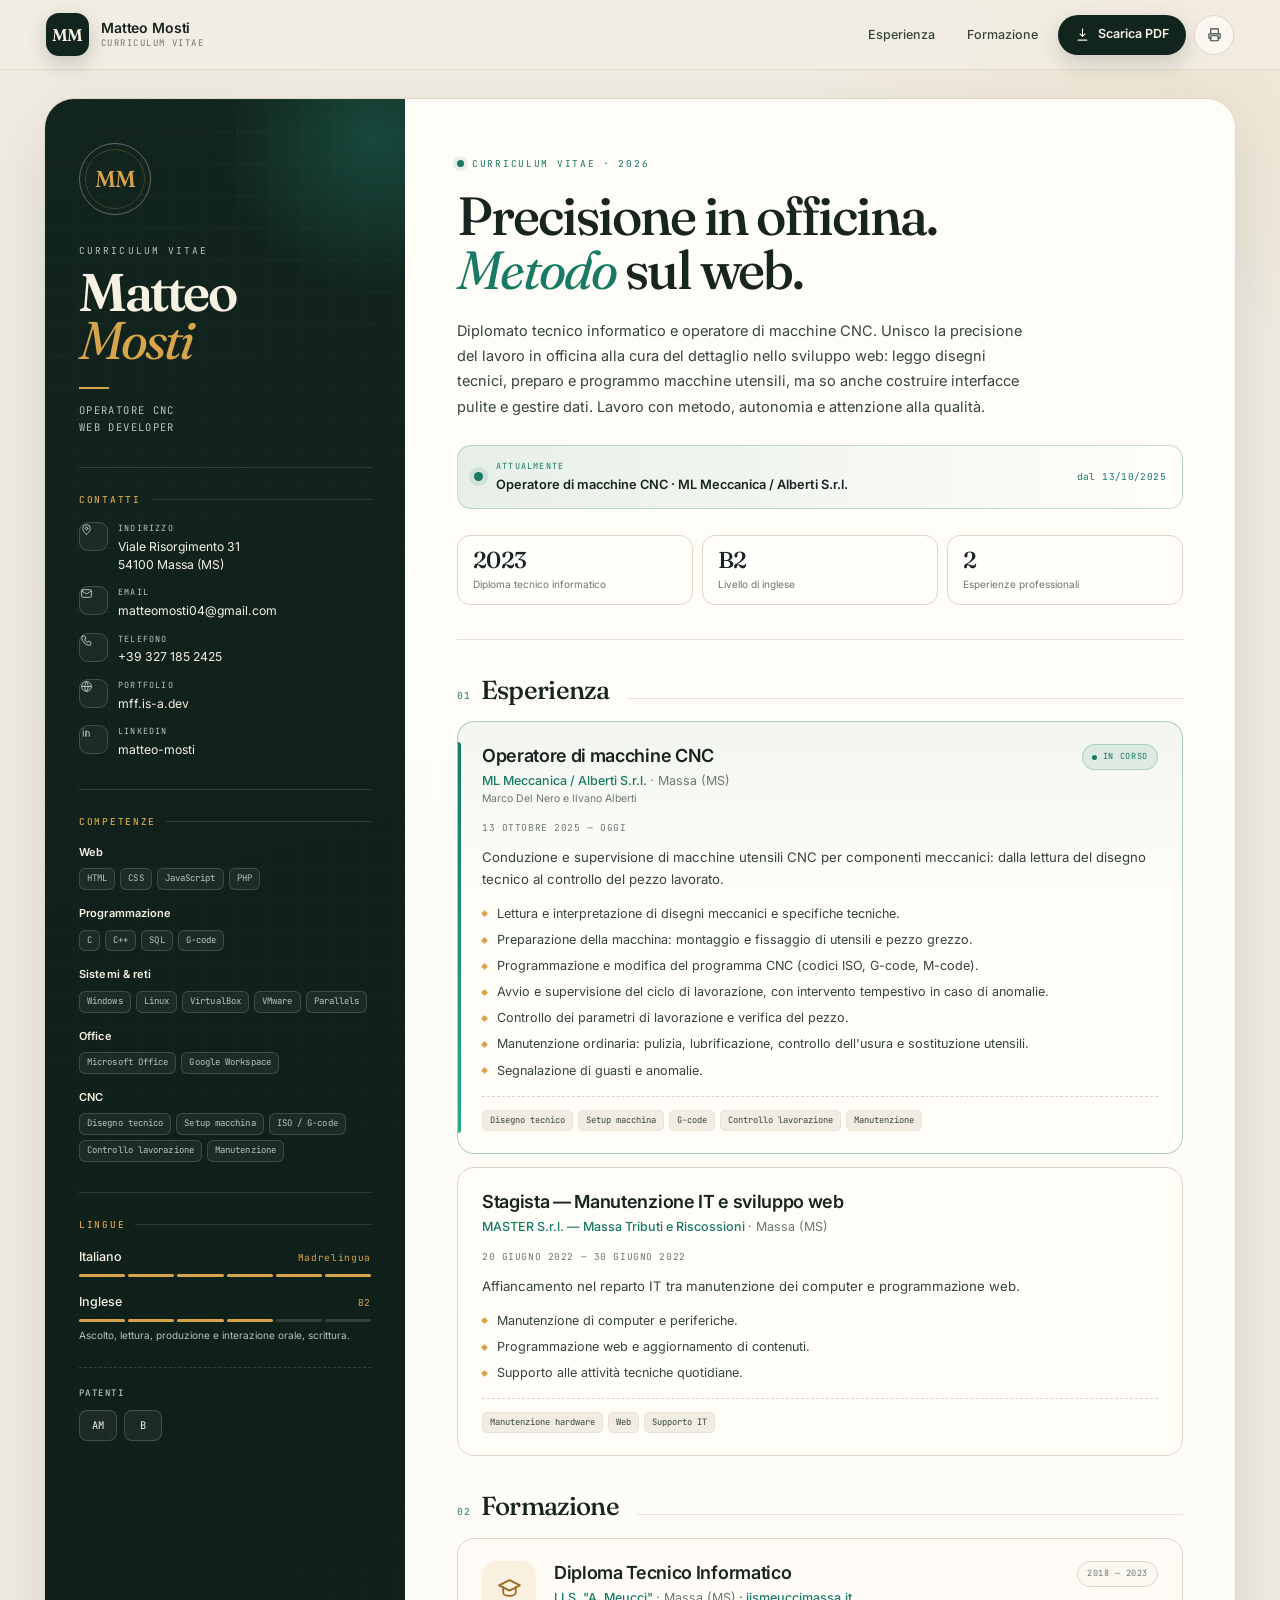
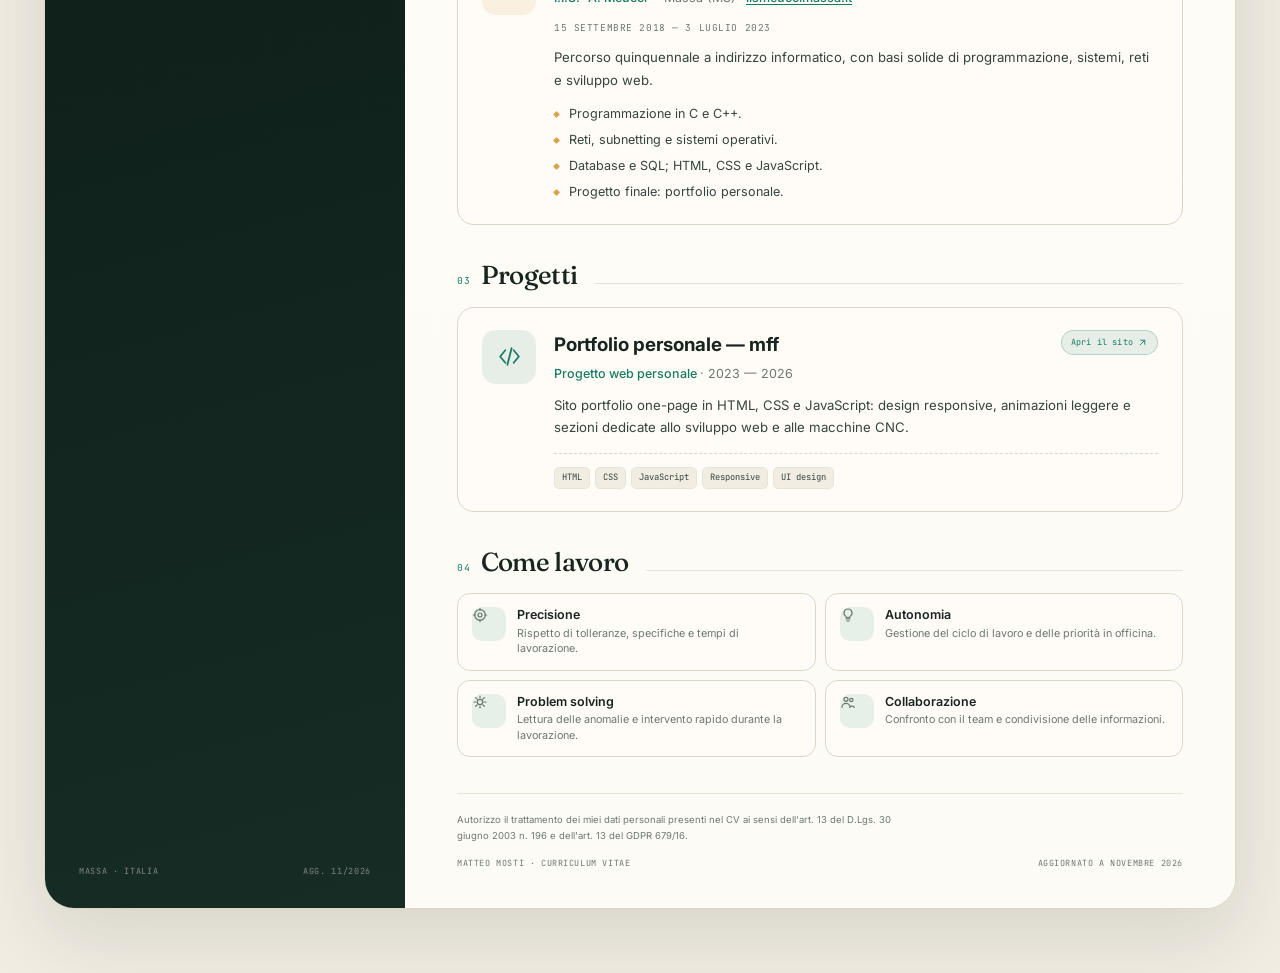
==== commit 0348cec8: "Timeline verticale, scrollbar custom, animazione CNC, fix preview Web e aggiorna CV" ====
--- a/cv.html
+++ b/cv.html
@@ -94,7 +94,7 @@
                                 </span>
                                 <div>
                                     <span>Indirizzo</span>
-                                    <p>Via Vittorio Veneto 19/4<br>54100 Massa (MS)</p>
+                                    <p>Viale Risorgimento 31<br>54100 Massa (MS)</p>
                                 </div>
                             </li>
                             <li>
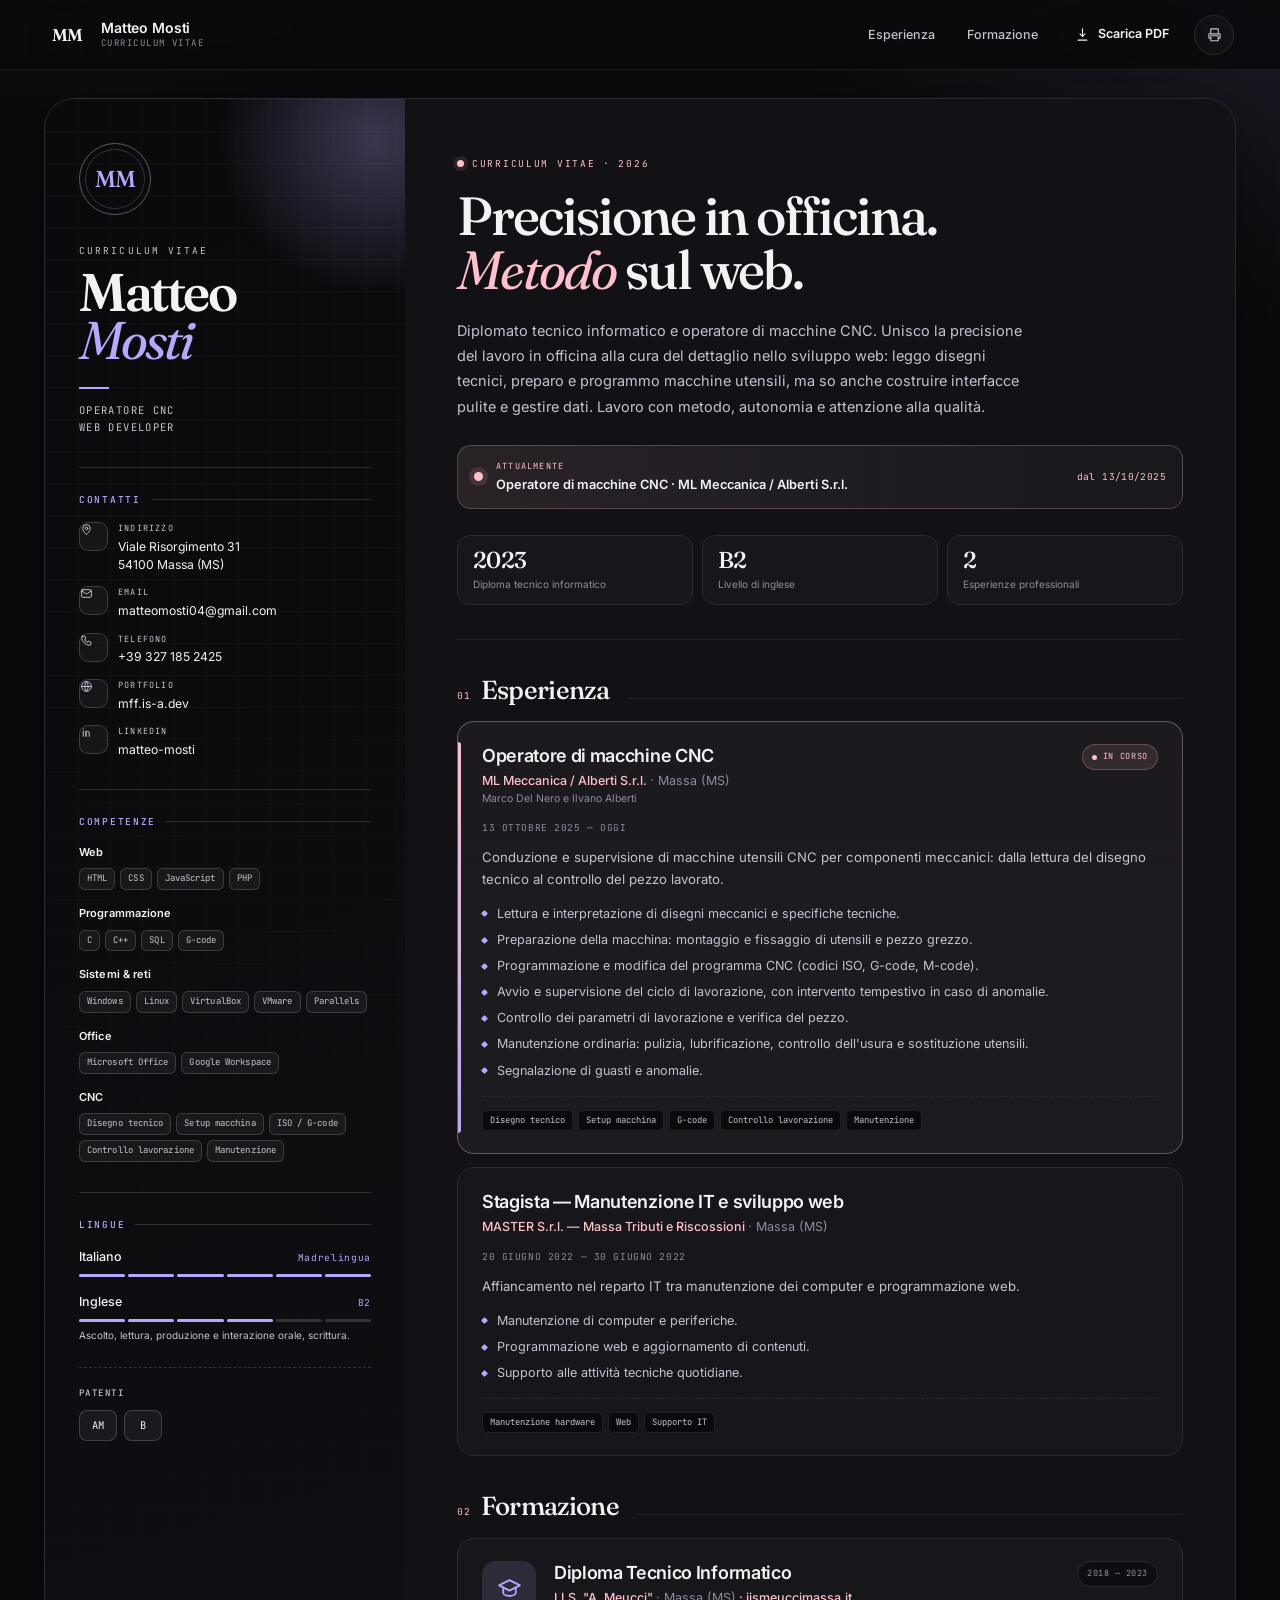
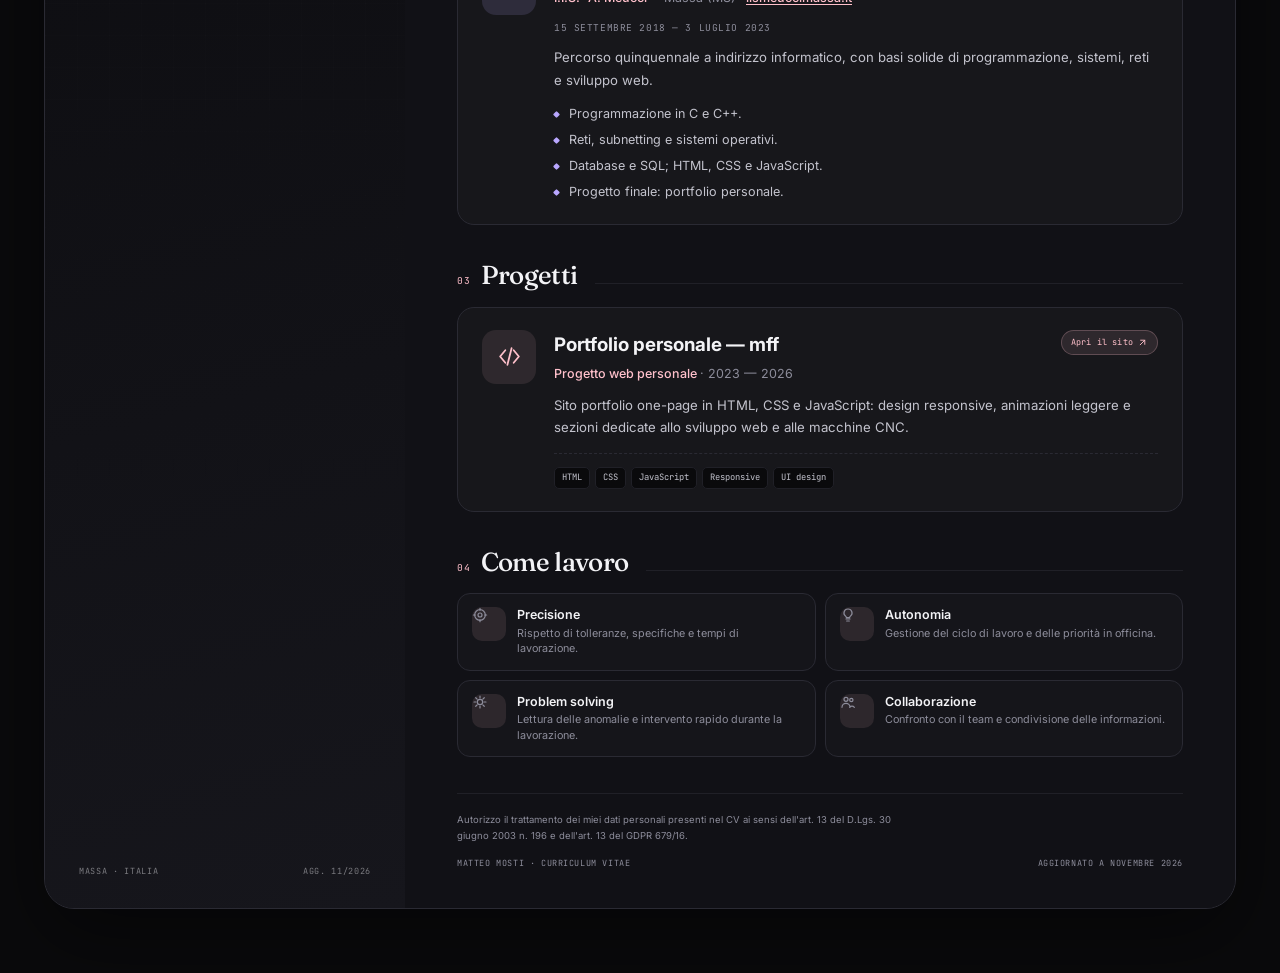
==== commit bee26bd1: "update cv.html" ====
--- a/cv.html
+++ b/cv.html
@@ -9,7 +9,7 @@
     <meta name="description"
         content="Curriculum Vitae di Matteo Mosti: operatore di macchine CNC, sviluppatore web e diplomato tecnico informatico a Massa.">
     <meta name="author" content="Matteo Mosti">
-    <meta name="theme-color" content="#12241e">
+    <meta name="theme-color" content="#0a0a0c">
 
     <meta property="og:type" content="profile">
     <meta property="og:title" content="Matteo Mosti — Curriculum Vitae">
--- a/cv.css
+++ b/cv.css
@@ -1,6 +1,6 @@
 /* =========================================================
    Matteo Mosti — Curriculum Vitae
-   Editorial light theme · forest sidebar · emerald + gold
+   Dark theme · pink + lilac palette from the portfolio
    ========================================================= */
 
 :root {
@@ -8,27 +8,27 @@
     --font-display: "Fraunces", "Iowan Old Style", "Palatino Linotype", Georgia, serif;
     --font-mono: "JetBrains Mono", "Cascadia Code", Consolas, monospace;
 
-    --paper: #f2ede3;
-    --paper-2: #fbf8f1;
-    --card: #fffdf8;
-    --ink: #18241f;
-    --ink-2: #35453e;
-    --muted: #6b7871;
-    --line: #ddd5c6;
-    --line-soft: #e9e3d7;
-
-    --forest: #12241e;
-    --forest-2: #1a352c;
-    --cream: #f7f1e4;
-    --cream-muted: #b9c4bb;
-
-    --accent: #187a63;
-    --accent-2: #2aa98a;
-    --accent-soft: rgba(24, 122, 99, 0.1);
-    --gold: #d7a44b;
-    --gold-soft: rgba(215, 164, 75, 0.14);
-
-    --shadow: 0 26px 80px rgba(18, 36, 30, 0.13);
+    --paper: #0a0a0c;
+    --paper-2: #0e0e12;
+    --card: #111116;
+    --ink: #f3f3f6;
+    --ink-2: #c3c3cd;
+    --muted: #8d8d9b;
+    --line: #2a2a33;
+    --line-soft: #202027;
+
+    --forest: #0a0a0c;
+    --forest-2: #16161c;
+    --cream: #f3f3f6;
+    --cream-muted: #c3c3cd;
+
+    --accent: #ffc0cb;
+    --accent-2: #b9a7ff;
+    --accent-soft: rgba(255, 192, 203, 0.1);
+    --gold: #b9a7ff;
+    --gold-soft: rgba(185, 167, 255, 0.14);
+
+    --shadow: 0 26px 80px rgba(0, 0, 0, 0.45);
     --radius: 30px;
     --maxw: 1240px;
 }
@@ -47,8 +47,8 @@
     margin: 0;
     min-height: 100vh;
     background:
-        radial-gradient(900px 520px at 4% -8%, rgba(24, 122, 99, 0.1), transparent 62%),
-        radial-gradient(760px 520px at 100% 0%, rgba(215, 164, 75, 0.12), transparent 64%),
+        radial-gradient(900px 520px at 4% -8%, rgba(255, 192, 203, 0.09), transparent 62%),
+        radial-gradient(760px 520px at 100% 0%, rgba(185, 167, 255, 0.1), transparent 64%),
         var(--paper);
     color: var(--ink);
     font-family: var(--font-body);
@@ -60,7 +60,7 @@
 
 ::selection {
     background: var(--accent);
-    color: #ffffff;
+    color: #1b0f13;
 }
 
 h1,
@@ -120,8 +120,8 @@
     position: sticky;
     top: 0;
     z-index: 30;
-    border-bottom: 1px solid rgba(221, 213, 198, 0.85);
-    background: rgba(242, 237, 227, 0.84);
+    border-bottom: 1px solid rgba(255, 255, 255, 0.08);
+    background: rgba(10, 10, 12, 0.84);
     -webkit-backdrop-filter: blur(16px);
     backdrop-filter: blur(16px);
 }
@@ -155,7 +155,7 @@
     font-size: 17px;
     font-weight: 600;
     letter-spacing: -0.02em;
-    box-shadow: 0 7px 20px rgba(18, 36, 30, 0.2);
+    box-shadow: 0 7px 20px rgba(0, 0, 0, 0.2);
 }
 
 .brand-text {
@@ -196,7 +196,7 @@
 }
 
 .top-link:hover {
-    background: rgba(24, 122, 99, 0.08);
+    background: rgba(255, 192, 203, 0.08);
     color: var(--accent);
 }
 
@@ -226,27 +226,28 @@
 .btn-primary {
     background: var(--forest);
     color: var(--cream);
-    box-shadow: 0 8px 22px rgba(18, 36, 30, 0.18);
+    box-shadow: 0 8px 22px rgba(0, 0, 0, 0.18);
 }
 
 .btn-primary:hover {
     background: var(--accent);
+    color: #1b0f13;
     transform: translateY(-1px);
-    box-shadow: 0 10px 26px rgba(24, 122, 99, 0.24);
+    box-shadow: 0 10px 26px rgba(255, 192, 203, 0.24);
 }
 
 .btn-icon {
     width: 40px;
     padding: 0;
     border-color: var(--line);
-    background: rgba(255, 253, 248, 0.7);
+    background: rgba(255, 255, 255, 0.025);
     color: var(--ink-2);
 }
 
 .btn-icon:hover {
     border-color: var(--accent);
     color: var(--accent);
-    background: #ffffff;
+    background: var(--surface-2, #16161c);
 }
 
 .btn-label-short {
@@ -294,7 +295,7 @@
     flex-direction: column;
     padding: 44px 34px 30px;
     overflow: hidden;
-    background: linear-gradient(165deg, var(--forest) 0%, #0f1f1a 56%, #162c25 100%);
+    background: linear-gradient(165deg, var(--forest) 0%, #0e0e12 56%, #16161c 100%);
     color: var(--cream);
 }
 
@@ -304,8 +305,8 @@
     inset: 0;
     z-index: -1;
     background-image:
-        linear-gradient(rgba(247, 241, 228, 0.05) 1px, transparent 1px),
-        linear-gradient(90deg, rgba(247, 241, 228, 0.05) 1px, transparent 1px);
+        linear-gradient(rgba(243, 243, 246, 0.05) 1px, transparent 1px),
+        linear-gradient(90deg, rgba(243, 243, 246, 0.05) 1px, transparent 1px);
     background-size: 32px 32px;
     -webkit-mask-image: linear-gradient(to bottom, #000 0%, rgba(0, 0, 0, 0.35) 62%, transparent 92%);
     mask-image: linear-gradient(to bottom, #000 0%, rgba(0, 0, 0, 0.35) 62%, transparent 92%);
@@ -321,7 +322,7 @@
     width: 340px;
     height: 340px;
     border-radius: 50%;
-    background: radial-gradient(circle, rgba(42, 169, 138, 0.28), transparent 66%);
+    background: radial-gradient(circle, rgba(185, 167, 255, 0.28), transparent 66%);
 }
 
 .sidebar-top {
@@ -335,7 +336,7 @@
     width: 72px;
     height: 72px;
     margin-bottom: 28px;
-    border: 1px solid rgba(247, 241, 228, 0.34);
+    border: 1px solid rgba(243, 243, 246, 0.34);
     border-radius: 50%;
     color: var(--gold);
     font-family: var(--font-display);
@@ -348,7 +349,7 @@
     content: "";
     position: absolute;
     inset: 5px;
-    border: 1px solid rgba(215, 164, 75, 0.24);
+    border: 1px solid rgba(185, 167, 255, 0.24);
     border-radius: 50%;
 }
 
@@ -403,7 +404,7 @@
 .side-block {
     margin-top: 30px;
     padding-top: 24px;
-    border-top: 1px solid rgba(247, 241, 228, 0.14);
+    border-top: 1px solid rgba(243, 243, 246, 0.14);
 }
 
 .side-title {
@@ -423,7 +424,7 @@
     content: "";
     flex: 1;
     height: 1px;
-    background: rgba(247, 241, 228, 0.14);
+    background: rgba(243, 243, 246, 0.14);
 }
 
 /* Contacts */
@@ -445,9 +446,9 @@
     place-items: center;
     width: 29px;
     height: 29px;
-    border: 1px solid rgba(247, 241, 228, 0.18);
+    border: 1px solid rgba(243, 243, 246, 0.18);
     border-radius: 9px;
-    background: rgba(247, 241, 228, 0.045);
+    background: rgba(243, 243, 246, 0.045);
     color: var(--gold);
 }
 
@@ -511,9 +512,9 @@
 
 .chip {
     padding: 4px 7px;
-    border: 1px solid rgba(247, 241, 228, 0.16);
+    border: 1px solid rgba(243, 243, 246, 0.16);
     border-radius: 6px;
-    background: rgba(247, 241, 228, 0.05);
+    background: rgba(243, 243, 246, 0.05);
     color: var(--cream-muted);
     font-family: var(--font-mono);
     font-size: 9px;
@@ -559,7 +560,7 @@
     flex: 1;
     height: 3px;
     border-radius: 99px;
-    background: rgba(247, 241, 228, 0.16);
+    background: rgba(243, 243, 246, 0.16);
 }
 
 .level i.on {
@@ -576,7 +577,7 @@
 .license-block {
     margin-top: 24px;
     padding-top: 18px;
-    border-top: 1px dashed rgba(247, 241, 228, 0.16);
+    border-top: 1px dashed rgba(243, 243, 246, 0.16);
 }
 
 .side-subtitle {
@@ -599,9 +600,9 @@
     place-items: center;
     width: 38px;
     height: 31px;
-    border: 1px solid rgba(247, 241, 228, 0.18);
+    border: 1px solid rgba(243, 243, 246, 0.18);
     border-radius: 8px;
-    background: rgba(247, 241, 228, 0.05);
+    background: rgba(243, 243, 246, 0.05);
     color: var(--cream);
     font-family: var(--font-mono);
     font-size: 10.5px;
@@ -613,7 +614,7 @@
     gap: 12px;
     margin-top: auto;
     padding-top: 26px;
-    color: rgba(247, 241, 228, 0.46);
+    color: rgba(243, 243, 246, 0.46);
     font-family: var(--font-mono);
     font-size: 8.5px;
     letter-spacing: 0.08em;
@@ -625,7 +626,7 @@
 .main {
     min-width: 0;
     padding: 50px 52px 38px;
-    background: linear-gradient(180deg, var(--card) 0%, #fdfbf6 100%);
+    background: linear-gradient(180deg, var(--card) 0%, #111116 100%);
 }
 
 .hero {
@@ -683,9 +684,9 @@
     gap: 13px;
     margin-top: 26px;
     padding: 14px 16px;
-    border: 1px solid rgba(24, 122, 99, 0.24);
+    border: 1px solid rgba(255, 192, 203, 0.24);
     border-radius: 14px;
-    background: linear-gradient(90deg, var(--accent-soft), rgba(255, 255, 255, 0.35));
+    background: linear-gradient(90deg, var(--accent-soft), rgba(255, 255, 255, 0.03));
 }
 
 .now-dot {
@@ -694,18 +695,18 @@
     height: 9px;
     border-radius: 50%;
     background: var(--accent);
-    box-shadow: 0 0 0 5px rgba(24, 122, 99, 0.12);
+    box-shadow: 0 0 0 5px rgba(255, 192, 203, 0.12);
     animation: now-pulse 2.2s ease-in-out infinite;
 }
 
 @keyframes now-pulse {
     0%,
     100% {
-        box-shadow: 0 0 0 5px rgba(24, 122, 99, 0.12);
+        box-shadow: 0 0 0 5px rgba(255, 192, 203, 0.12);
     }
 
     50% {
-        box-shadow: 0 0 0 8px rgba(24, 122, 99, 0.04);
+        box-shadow: 0 0 0 8px rgba(255, 192, 203, 0.04);
     }
 }
 
@@ -752,7 +753,7 @@
     padding: 13px 15px;
     border: 1px solid var(--line);
     border-radius: 13px;
-    background: rgba(255, 255, 255, 0.52);
+    background: rgba(255, 255, 255, 0.025);
 }
 
 .stat strong {
@@ -818,7 +819,7 @@
     padding: 22px 24px;
     border: 1px solid var(--line);
     border-radius: 17px;
-    background: rgba(255, 253, 248, 0.86);
+    background: rgba(255, 255, 255, 0.025);
     transition: transform 0.25s ease, box-shadow 0.25s ease, border-color 0.25s ease;
 }
 
@@ -827,8 +828,8 @@
 }
 
 .job.is-current {
-    border-color: rgba(24, 122, 99, 0.34);
-    background: linear-gradient(180deg, rgba(24, 122, 99, 0.05), rgba(255, 253, 248, 0.96) 44%);
+    border-color: rgba(255, 192, 203, 0.34);
+    background: linear-gradient(180deg, rgba(255, 192, 203, 0.05), rgba(255, 255, 255, 0.045) 44%);
 }
 
 .job.is-current::before {
@@ -891,7 +892,7 @@
     align-items: center;
     gap: 6px;
     padding: 5px 9px;
-    border: 1px solid rgba(24, 122, 99, 0.24);
+    border: 1px solid rgba(255, 192, 203, 0.24);
     border-radius: 99px;
     background: var(--accent-soft);
     color: var(--accent);
@@ -990,12 +991,12 @@
 @media (hover: hover) {
     .job:hover {
         transform: translateY(-2px);
-        border-color: #cfc5b3;
-        box-shadow: 0 13px 34px rgba(18, 36, 30, 0.08);
+        border-color: #2a2a33;
+        box-shadow: 0 13px 34px rgba(0, 0, 0, 0.08);
     }
 
     .job.is-current:hover {
-        border-color: rgba(24, 122, 99, 0.46);
+        border-color: rgba(255, 192, 203, 0.46);
     }
 }
 
@@ -1008,7 +1009,7 @@
     padding: 22px 24px;
     border: 1px solid var(--line);
     border-radius: 17px;
-    background: rgba(255, 253, 248, 0.86);
+    background: rgba(255, 255, 255, 0.025);
 }
 
 .edu-icon {
@@ -1018,7 +1019,7 @@
     height: 54px;
     border-radius: 14px;
     background: var(--gold-soft);
-    color: #9a6b1f;
+    color: #b9a7ff;
 }
 
 .edu-icon svg {
@@ -1039,7 +1040,7 @@
     padding: 22px 24px;
     border: 1px solid var(--line);
     border-radius: 17px;
-    background: rgba(255, 253, 248, 0.86);
+    background: rgba(255, 255, 255, 0.025);
 }
 
 .project-icon {
@@ -1067,7 +1068,7 @@
     align-items: center;
     gap: 4px;
     padding: 5px 9px;
-    border: 1px solid rgba(24, 122, 99, 0.24);
+    border: 1px solid rgba(255, 192, 203, 0.24);
     border-radius: 99px;
     background: var(--accent-soft);
     color: var(--accent);
@@ -1086,7 +1087,7 @@
 
 .project-link:hover {
     background: var(--accent);
-    color: #ffffff;
+    color: #1b0f13;
 }
 
 /* Soft skills */
@@ -1104,7 +1105,7 @@
     padding: 13px 14px;
     border: 1px solid var(--line);
     border-radius: 13px;
-    background: rgba(255, 253, 248, 0.72);
+    background: rgba(255, 255, 255, 0.02);
 }
 
 .soft-icon {
@@ -1213,7 +1214,7 @@
     .sidebar-foot {
         margin-top: 30px;
         padding-top: 20px;
-        border-top: 1px solid rgba(247, 241, 228, 0.14);
+        border-top: 1px solid rgba(243, 243, 246, 0.14);
     }
 }
 
@@ -1447,18 +1448,19 @@
     }
 
     :root {
-        --paper: #ffffff;
-        --paper-2: #faf8f2;
-        --card: #ffffff;
-        --ink: #16211d;
-        --ink-2: #303d37;
-        --muted: #626f68;
-        --line: #d9d3c7;
-        --line-soft: #e6e0d4;
-        --accent: #0f6b58;
-        --accent-soft: #eef6f2;
-        --gold: #a8792a;
-        --gold-soft: #f6efdf;
+        --paper: #0a0a0c;
+        --paper-2: #16161c;
+        --card: #111116;
+        --ink: #f3f3f6;
+        --ink-2: #c3c3cd;
+        --muted: #8d8d9b;
+        --line: #2a2a33;
+        --line-soft: #202027;
+        --accent: #ffc0cb;
+        --accent-2: #b9a7ff;
+        --accent-soft: rgba(255, 192, 203, 0.1);
+        --gold: #b9a7ff;
+        --gold-soft: rgba(185, 167, 255, 0.14);
     }
 
     html {
@@ -1466,7 +1468,7 @@
     }
 
     body {
-        background: #ffffff;
+        background: var(--paper);
         color: var(--ink);
         font-size: 9.5pt;
         -webkit-print-color-adjust: exact;
@@ -1499,8 +1501,8 @@
         padding: 0 0 5mm;
         overflow: visible;
         border: 0;
-        border-bottom: 1px solid #d9d3c7;
-        background: #ffffff !important;
+        border-bottom: 1px solid #2a2a33;
+        background: var(--paper) !important;
         color: var(--ink) !important;
     }
 
@@ -1515,7 +1517,7 @@
         column-gap: 4mm;
         align-items: center;
         padding-bottom: 3mm;
-        border-bottom: 1px solid #e6e0d4;
+        border-bottom: 1px solid #202027;
     }
 
     .monogram {
@@ -1523,14 +1525,14 @@
         width: 13mm;
         height: 13mm;
         margin: 0;
-        border-color: #b9c4bb;
+        border-color: #2a2a33;
         color: var(--accent);
         font-size: 11.5pt;
     }
 
     .monogram::after {
         inset: 1.2mm;
-        border-color: rgba(15, 107, 88, 0.2);
+        border-color: rgba(255, 192, 203, 0.2);
     }
 
     .sidebar-kicker {
@@ -1552,7 +1554,7 @@
     .sidebar-role {
         grid-column: 2;
         margin-top: 1mm;
-        color: #5c6b64;
+        color: #c3c3cd;
         font-size: 7.5pt;
         line-height: 1.35;
     }
@@ -1581,7 +1583,7 @@
     }
 
     .side-title::after {
-        background: #d9d3c7;
+        background: #2a2a33;
     }
 
     .contact-list {
@@ -1596,9 +1598,9 @@
     .contact-icon {
         width: 5.5mm;
         height: 5.5mm;
-        border-color: #d9d3c7;
+        border-color: #2a2a33;
         border-radius: 1.5mm;
-        background: #faf8f2;
+        background: #16161c;
         color: var(--accent);
     }
 
@@ -1609,7 +1611,7 @@
 
     .contact-list span {
         margin-bottom: 0.4mm;
-        color: #6b7871;
+        color: #8d8d9b;
         font-size: 6.5pt;
     }
 
@@ -1636,10 +1638,10 @@
 
     .chip {
         padding: 0.6mm 1.2mm;
-        border-color: #d9d3c7;
+        border-color: #2a2a33;
         border-radius: 1mm;
-        background: #faf8f2;
-        color: #34443d;
+        background: #16161c;
+        color: #c3c3cd;
         font-size: 6.2pt;
     }
 
@@ -1664,7 +1666,7 @@
 
     .level i {
         height: 0.8mm;
-        background: #d9d3c7;
+        background: #2a2a33;
     }
 
     .level i.on {
@@ -1673,7 +1675,7 @@
 
     .lang-note {
         margin-top: 1mm;
-        color: #6b7871;
+        color: #8d8d9b;
         font-size: 6.5pt;
         line-height: 1.35;
     }
@@ -1681,7 +1683,7 @@
     .license-block {
         margin-top: 3mm;
         padding-top: 2.5mm;
-        border-top-color: #e6e0d4;
+        border-top-color: #202027;
     }
 
     .side-subtitle {
@@ -1693,9 +1695,9 @@
     .license {
         width: 9mm;
         height: 6.5mm;
-        border-color: #d9d3c7;
+        border-color: #2a2a33;
         border-radius: 1.5mm;
-        background: #faf8f2;
+        background: #16161c;
         color: var(--ink);
         font-size: 7pt;
     }
@@ -1706,12 +1708,12 @@
 
     .main {
         padding: 5mm 0 0;
-        background: #ffffff;
+        background: var(--card);
     }
 
     .hero {
         padding-bottom: 3mm;
-        border-bottom-color: #e6e0d4;
+        border-bottom-color: #202027;
     }
 
     .eyebrow {
@@ -1919,7 +1921,7 @@
     .cv-footer {
         margin-top: 4mm;
         padding-top: 2.5mm;
-        border-top-color: #e6e0d4;
+        border-top-color: #202027;
         break-inside: avoid;
     }
 
